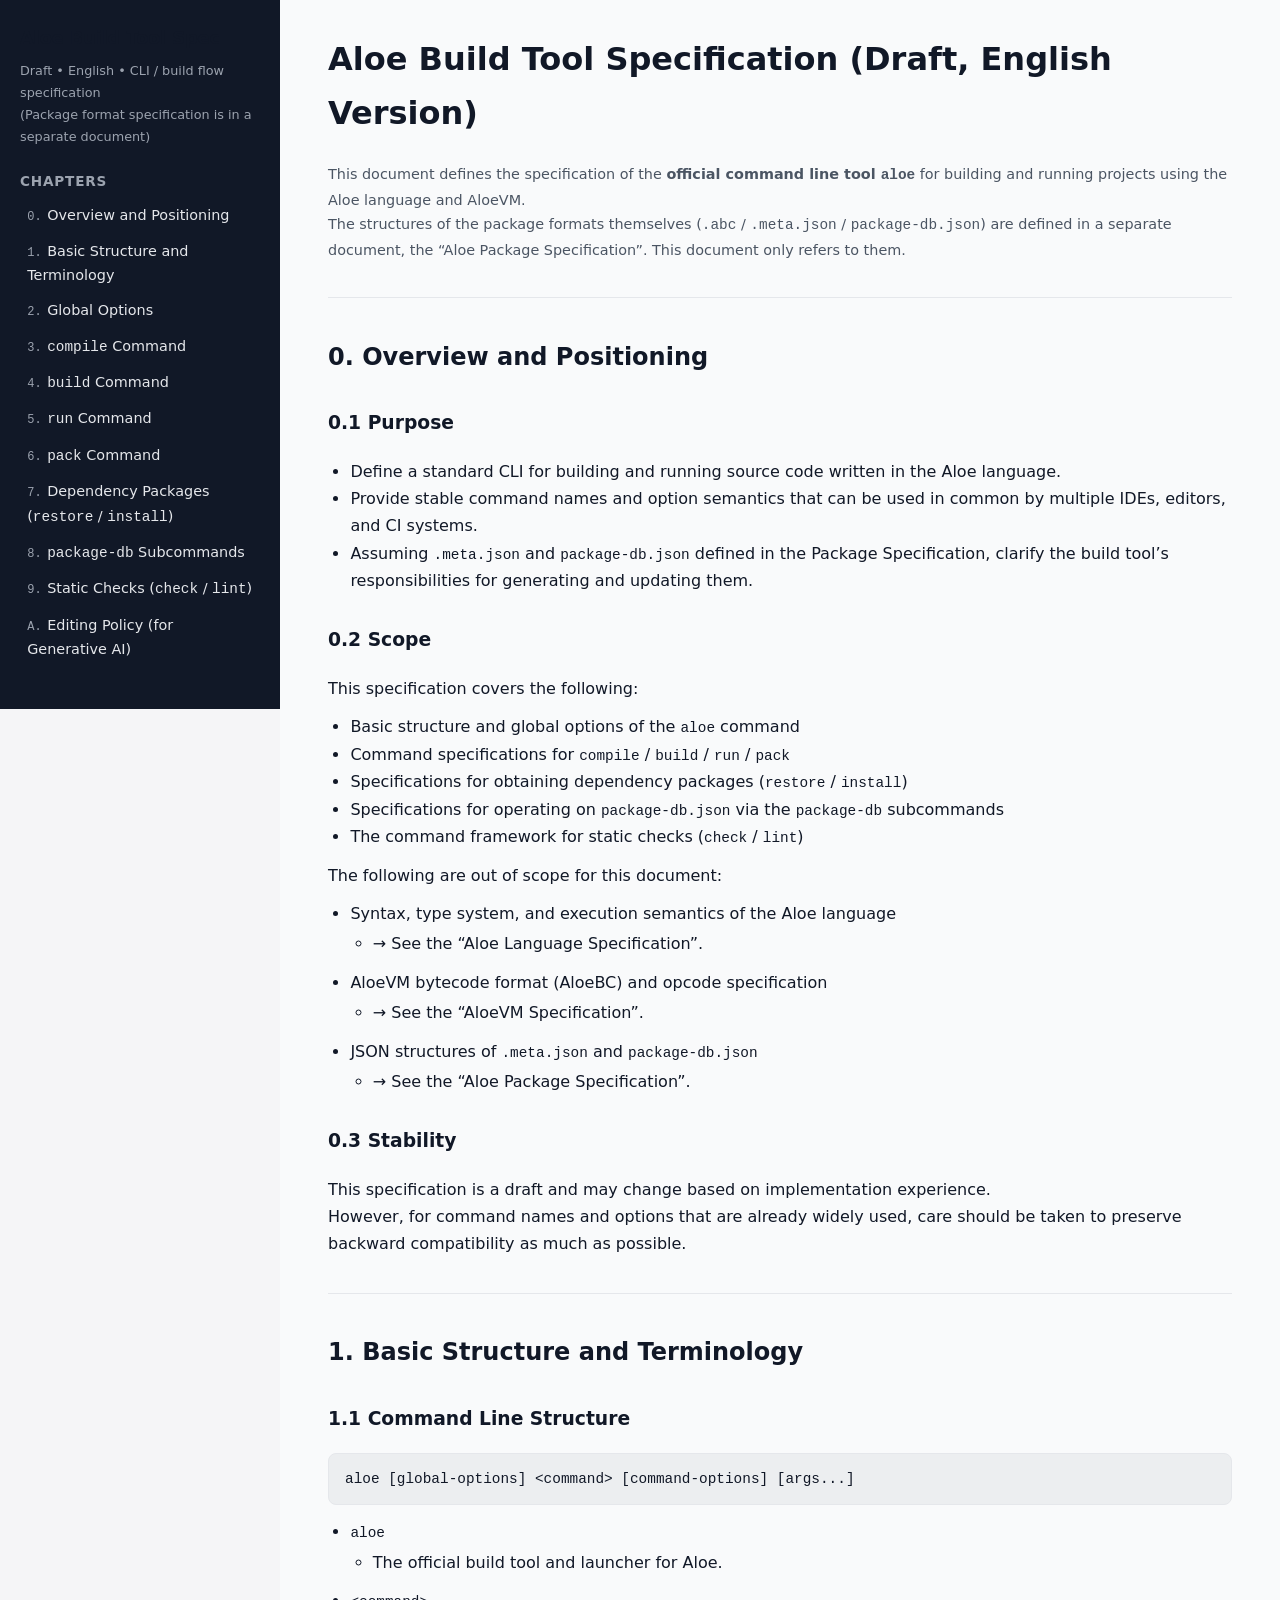
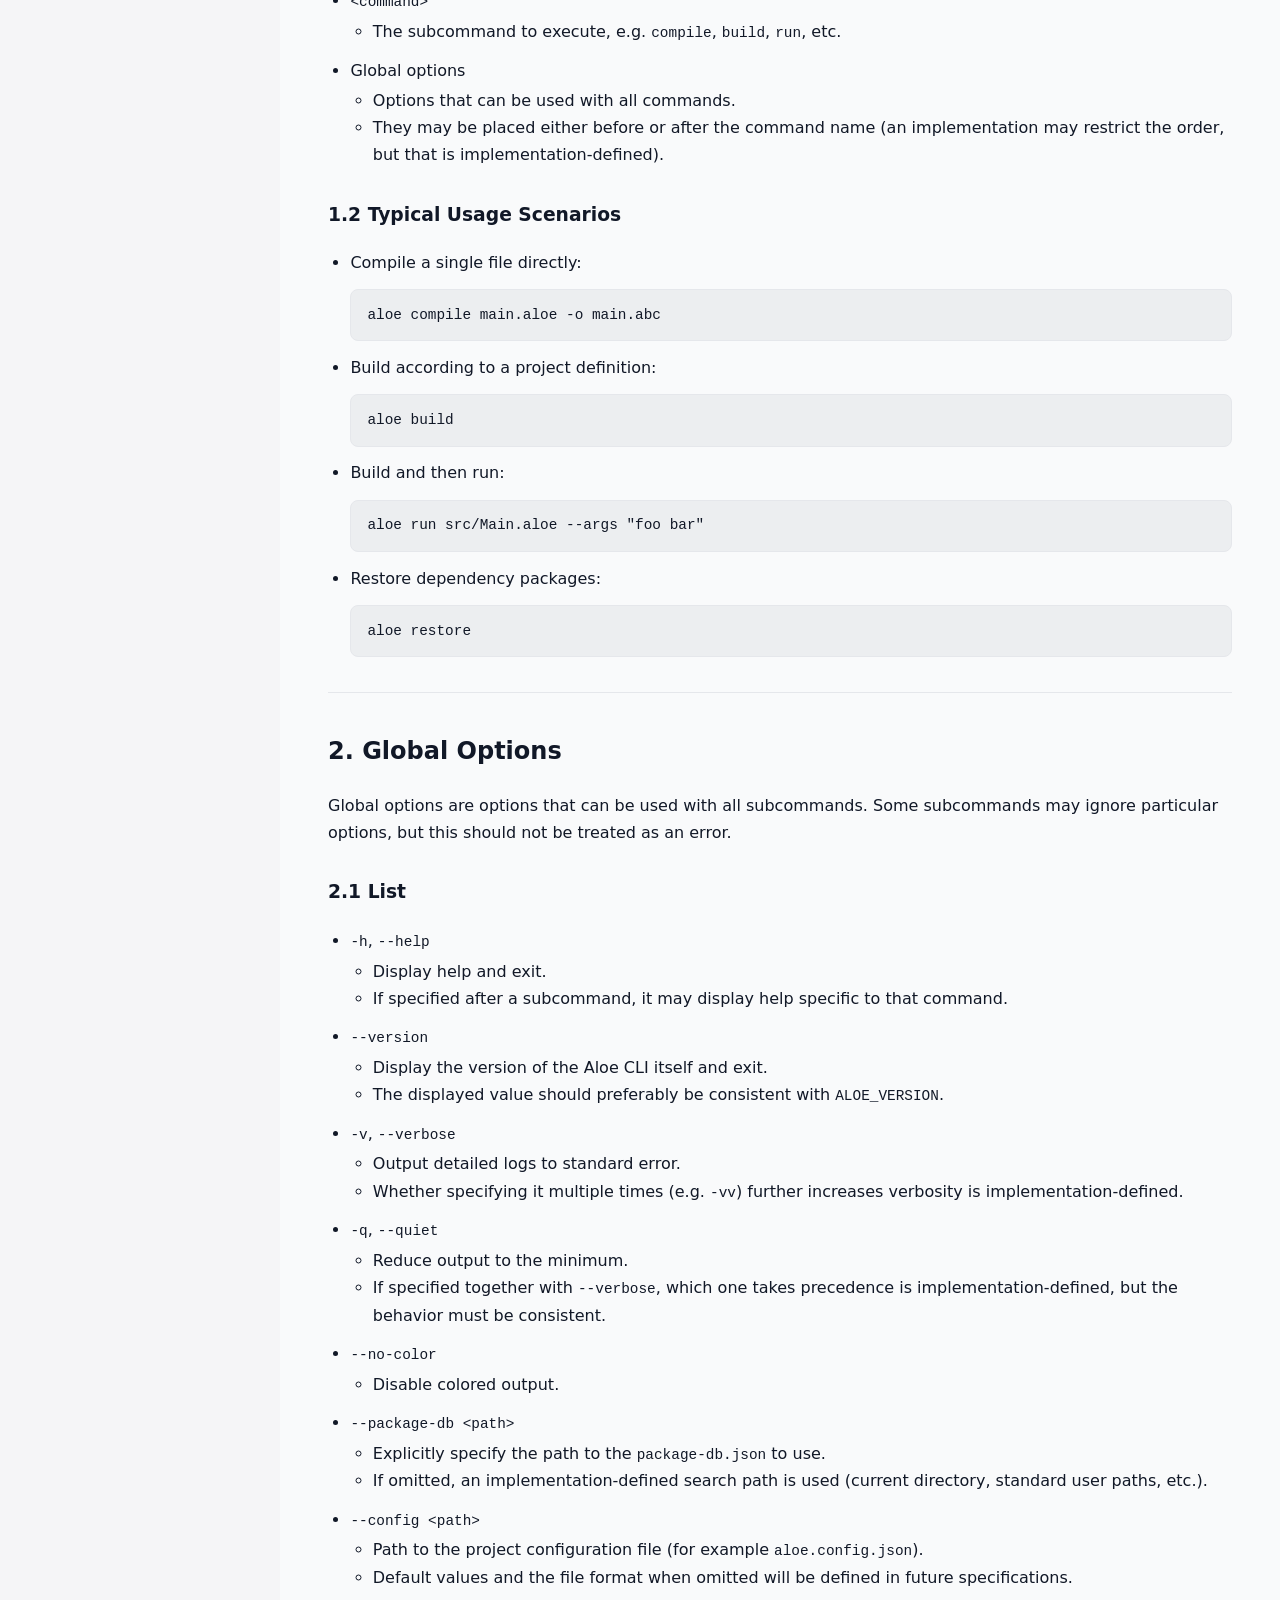
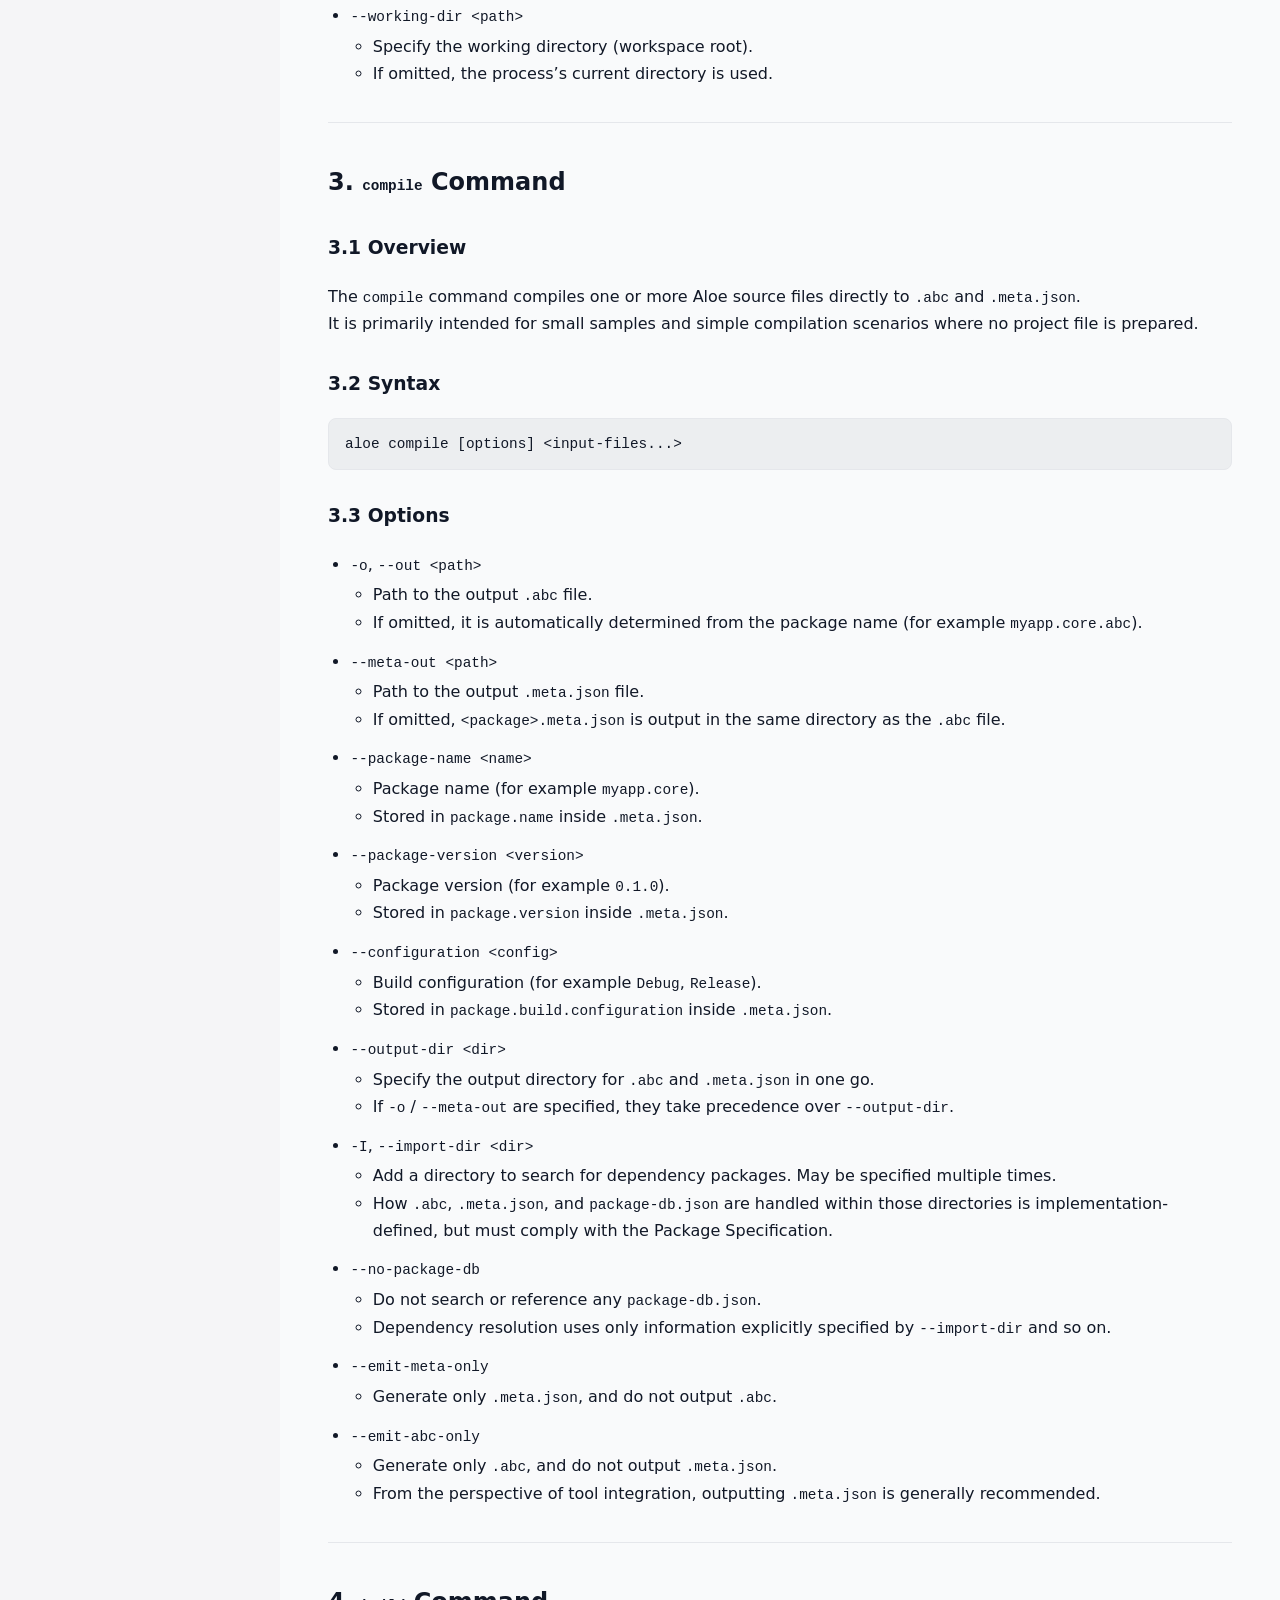
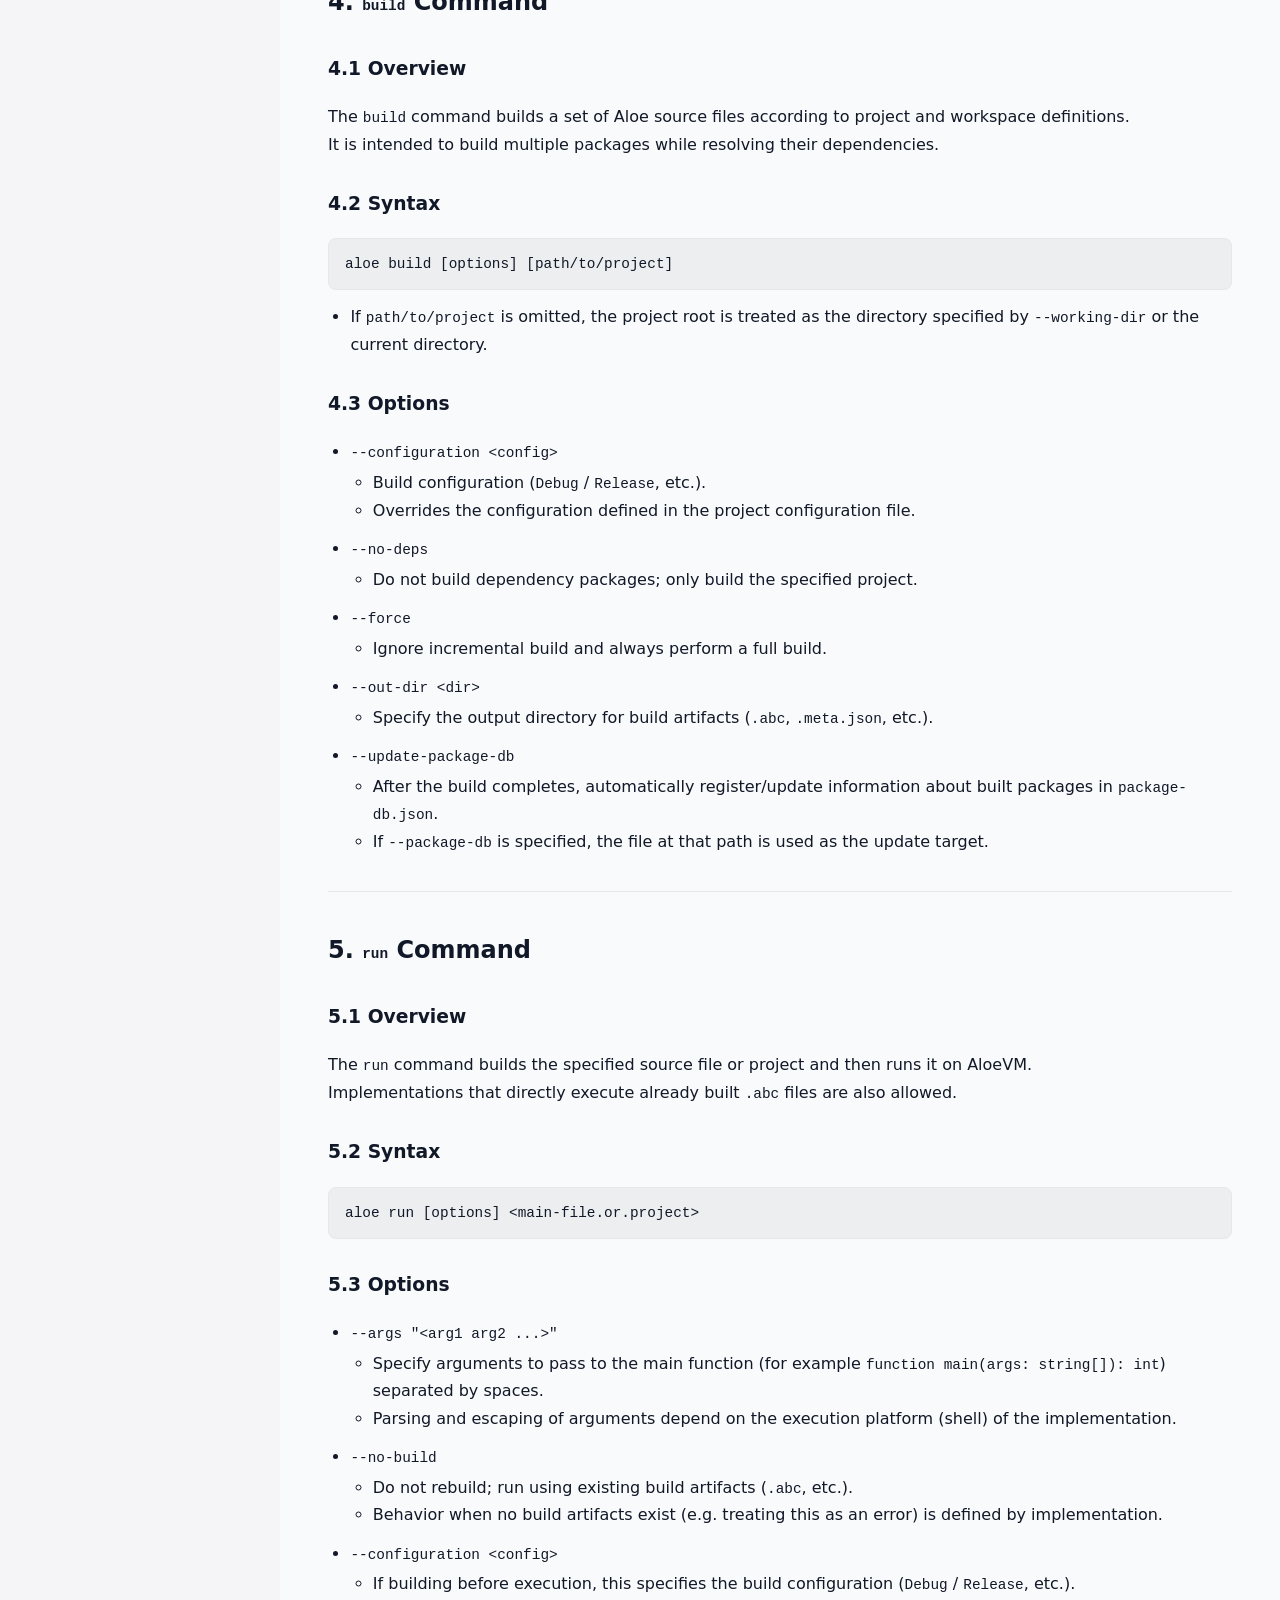
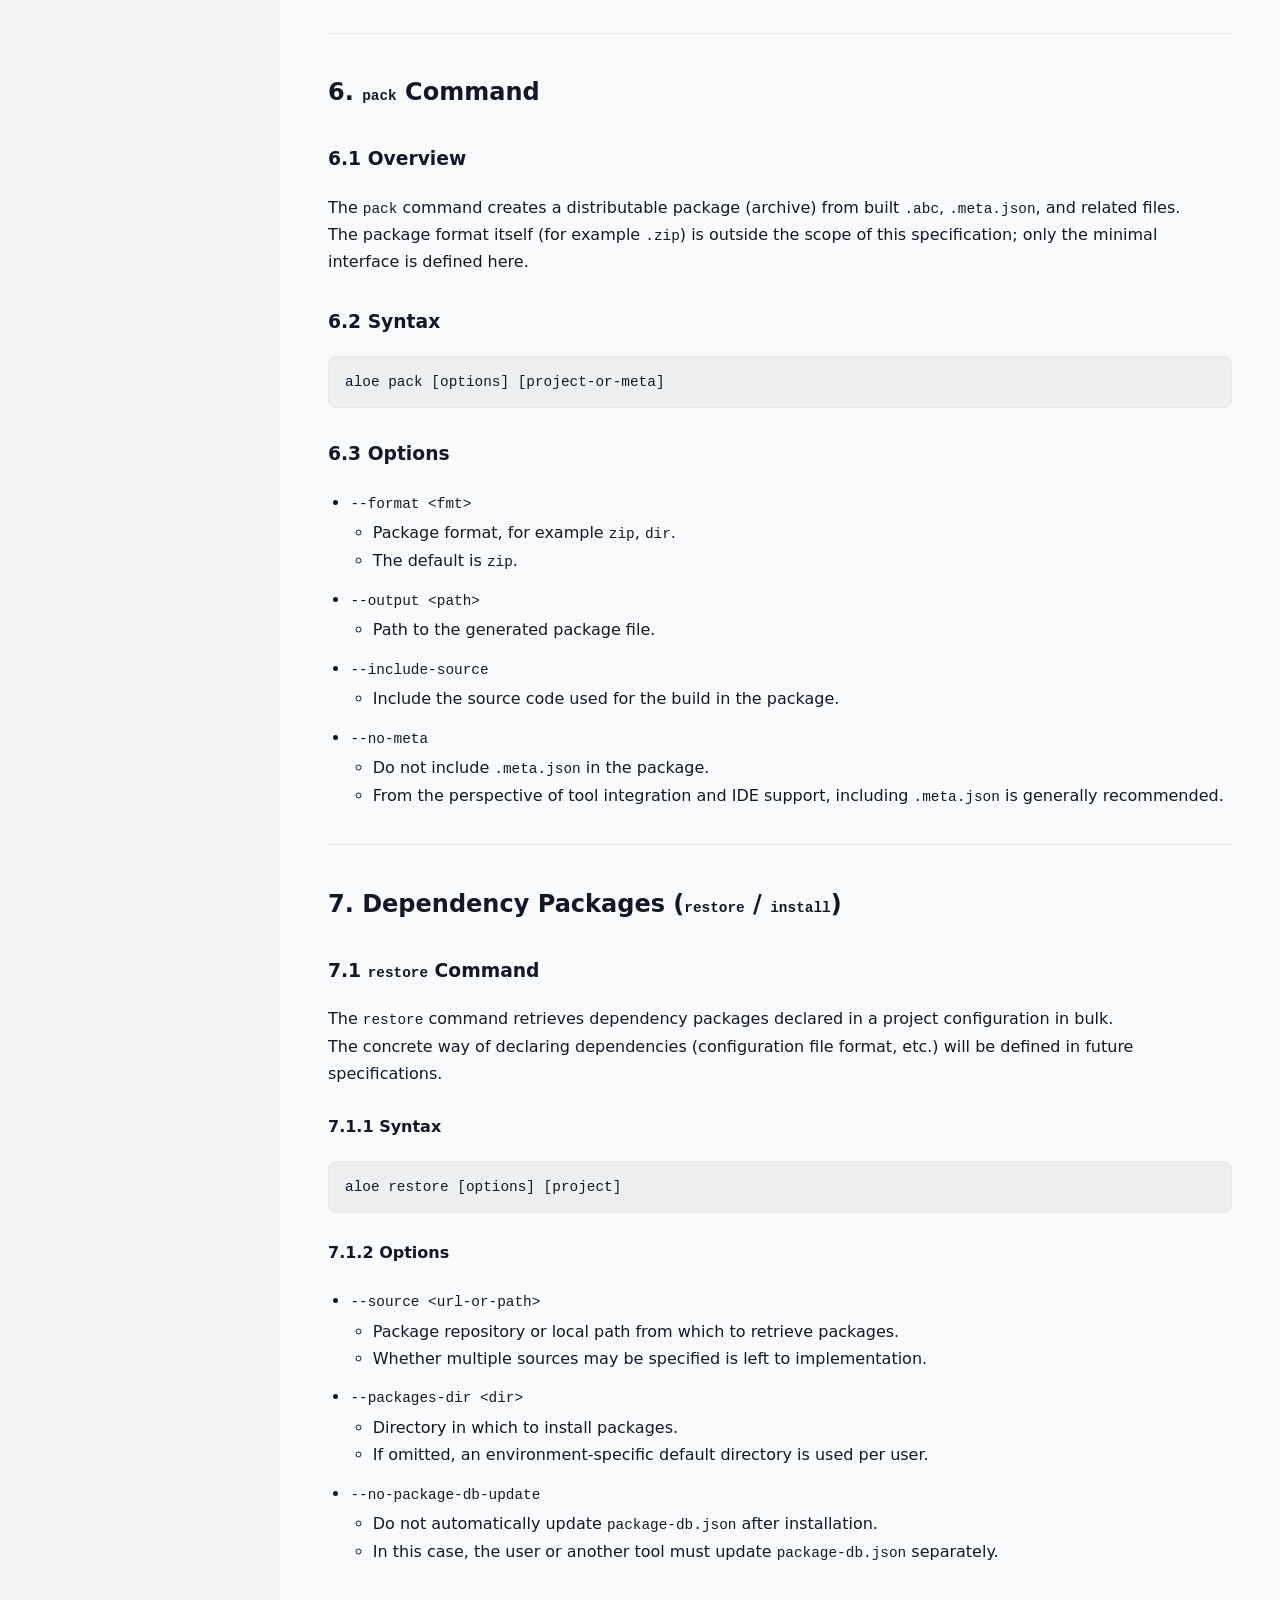
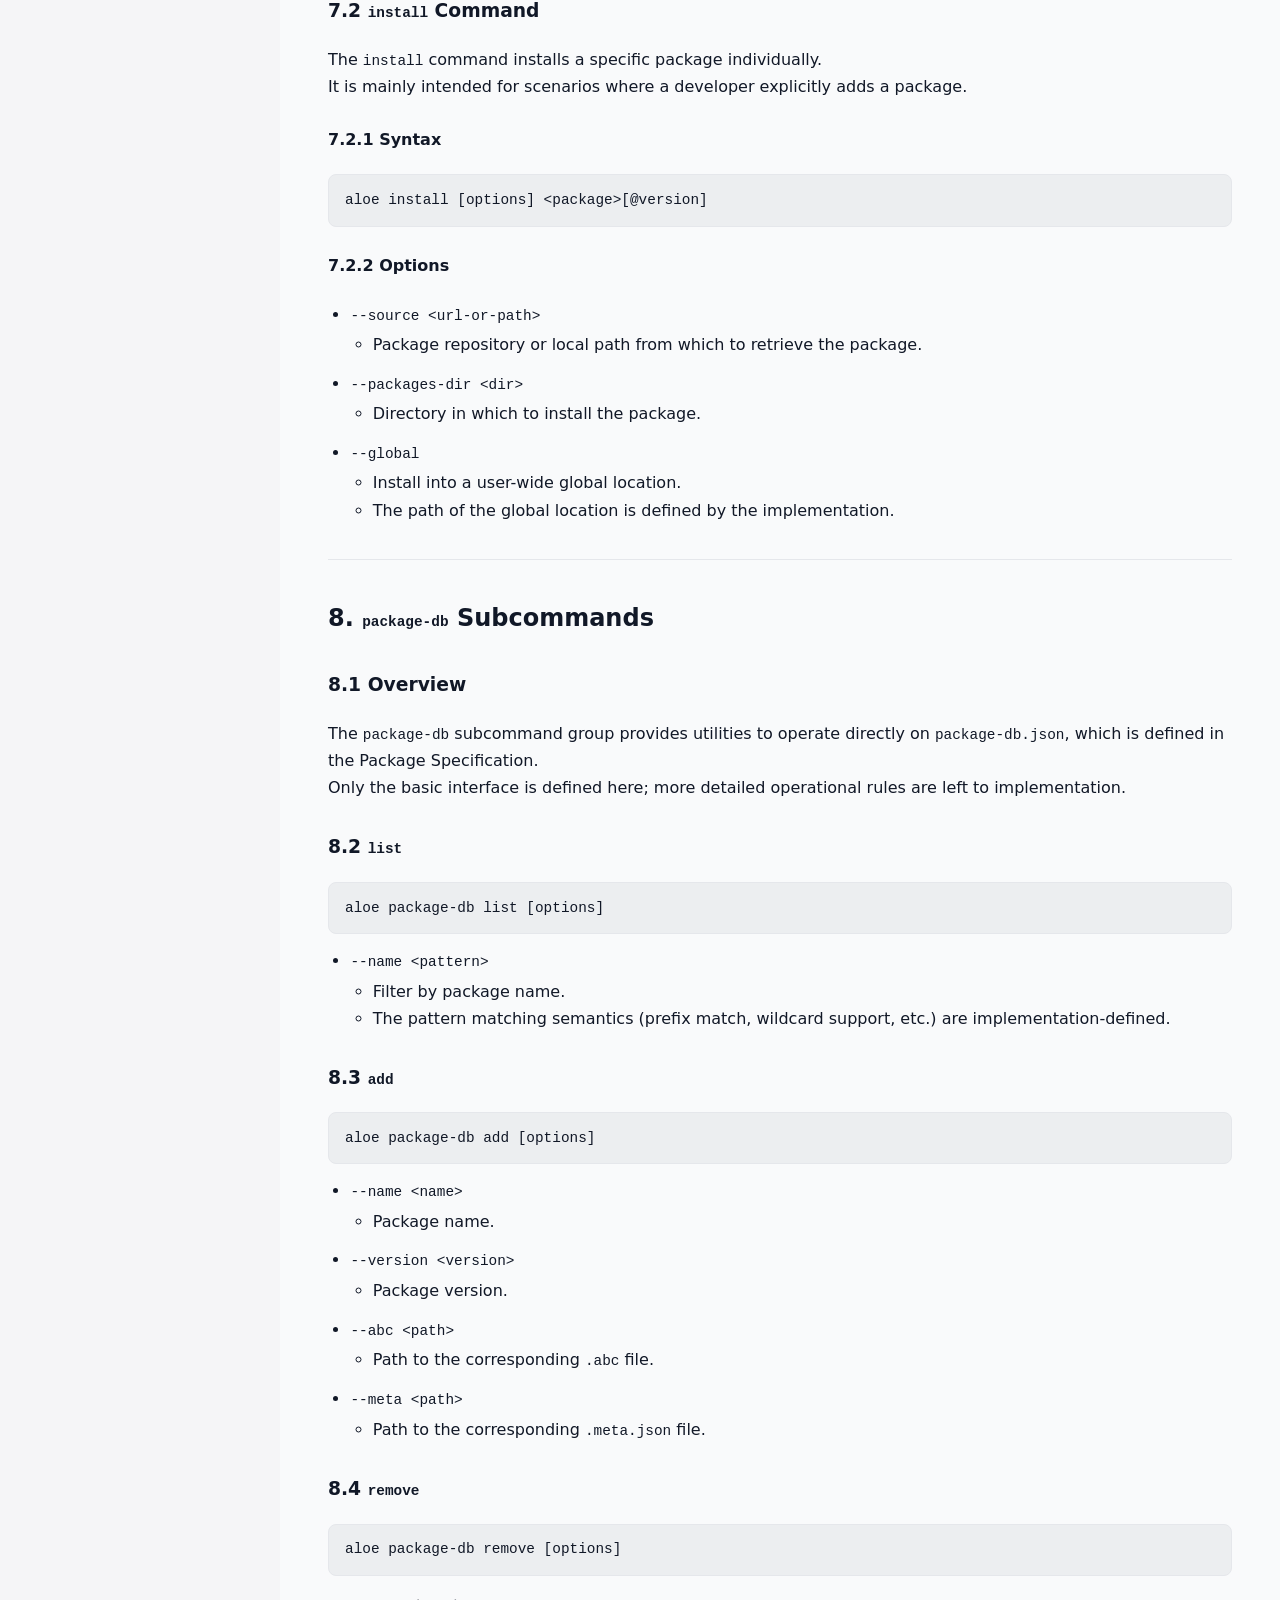
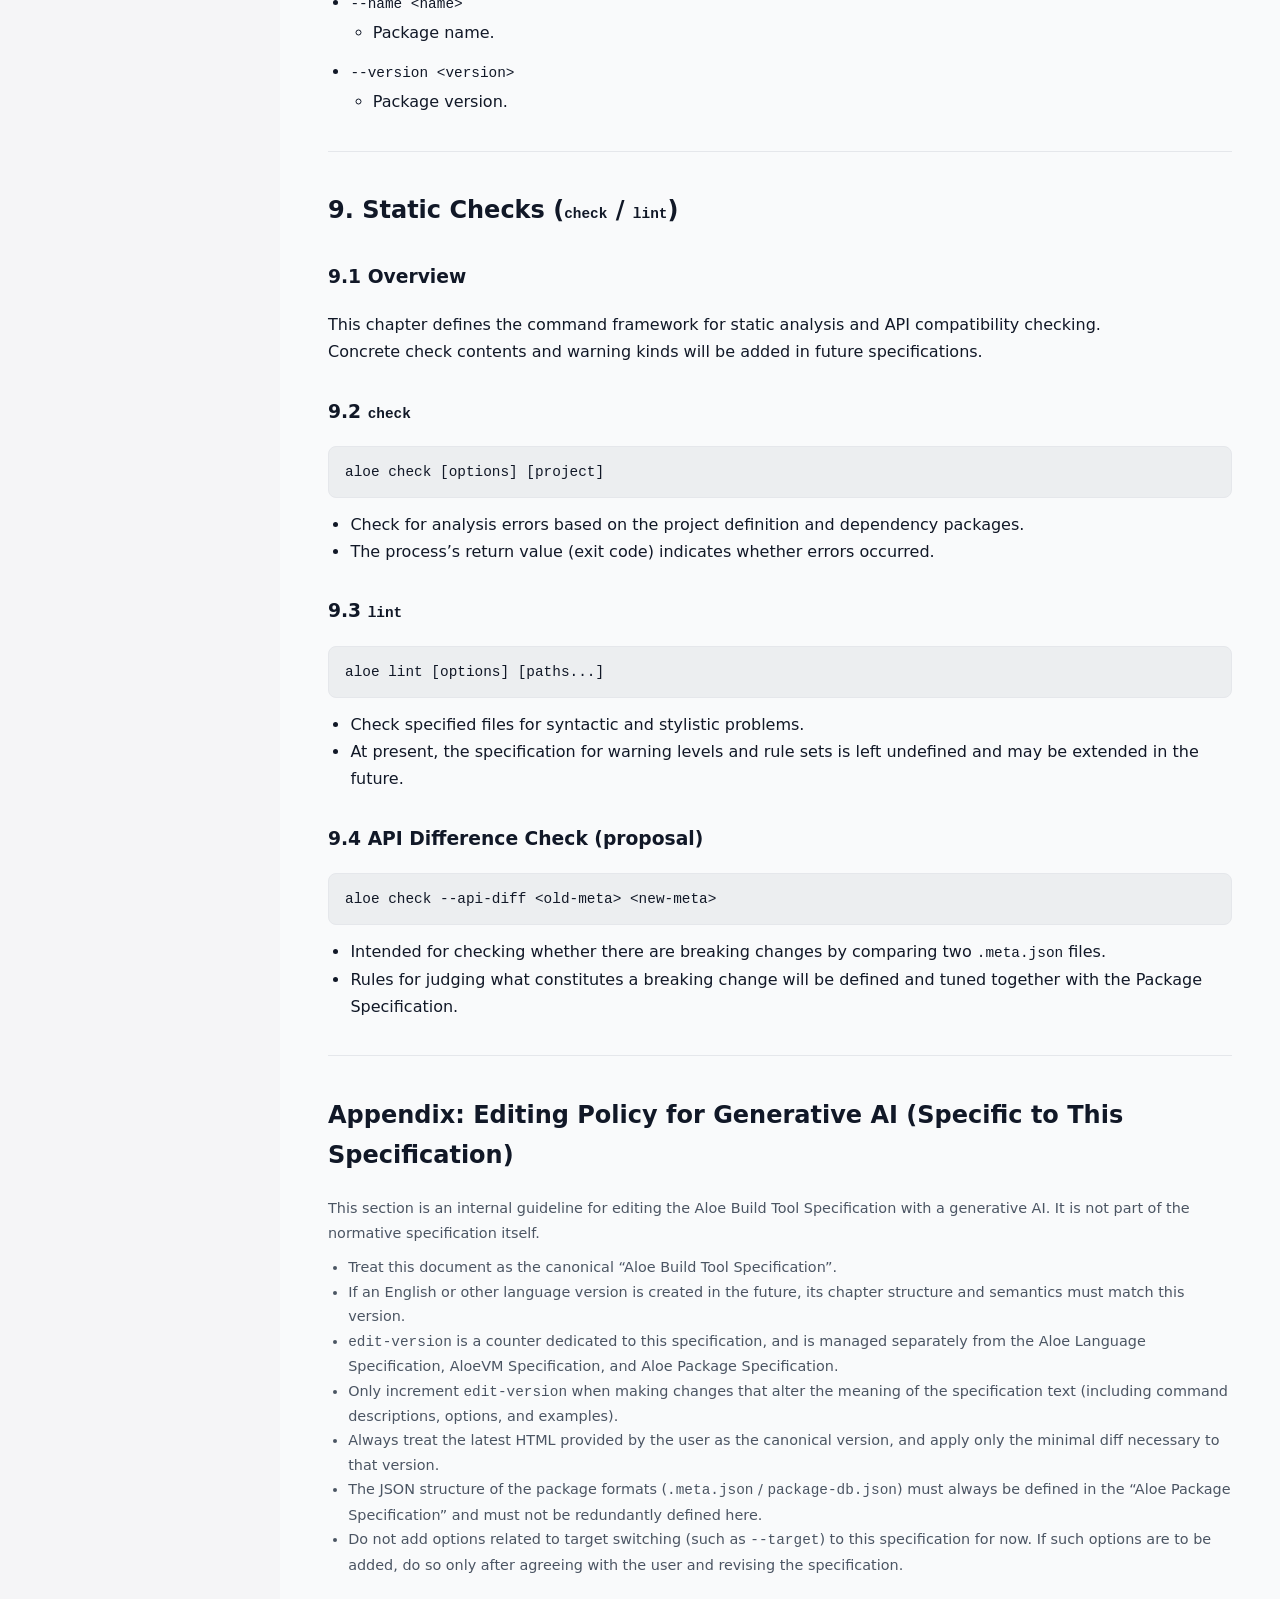
==== Documents/en/Aloe-build-tools.html @ d1af3724 "Signed-off-by: katsushoe <shoe0604@akatsukisoft.com>" ====
﻿<!DOCTYPE html>
<html lang="en">
<head>
  <meta charset="UTF-8" />
  <title>Aloe Build Tool Specification (Draft, English Version)</title>
  <meta name="edit-version" content="1" />
  <meta name="edit-date" content="2025-12-04T19:00:00+09:00" />
  <style>
    :root {
      color-scheme: light dark;
    }
    * {
      box-sizing: border-box;
    }
    body {
      margin: 0;
      font-family: system-ui, -apple-system, BlinkMacSystemFont, "Segoe UI",
                   "Hiragino Sans", "Yu Gothic", sans-serif;
      line-height: 1.7;
      color: #111827;
      background: #f5f5f7;
    }
    .layout {
      display: flex;
      min-height: 100vh;
    }
    .sidebar {
      width: 280px;
      background: #111827;
      color: #e5e7eb;
      padding: 1.5rem 1.25rem 2.5rem;
      position: sticky;
      top: 0;
      align-self: flex-start;
      max-height: 100vh;
      overflow-y: auto;
    }
    .sidebar h1 {
      font-size: 1.1rem;
      margin: 0 0 0.4rem;
    }
    .sidebar .subtitle {
      font-size: 0.8rem;
      color: #9ca3af;
      margin-bottom: 1.4rem;
    }
    .sidebar h2 {
      font-size: 0.85rem;
      margin: 1.2rem 0 0.4rem;
      text-transform: uppercase;
      letter-spacing: 0.06em;
      color: #9ca3af;
    }
    .sidebar nav ul {
      list-style: none;
      padding: 0;
      margin: 0;
      font-size: 0.9rem;
    }
    .sidebar nav li {
      margin: 0.18rem 0;
    }
    .sidebar a {
      color: inherit;
      text-decoration: none;
      display: block;
      padding: 0.25rem 0.45rem;
      border-radius: 0.35rem;
    }
    .sidebar a:hover {
      background: #1f2937;
    }
    .chapter-index {
      font-family: "JetBrains Mono", "Cascadia Code", Consolas, monospace;
      font-size: 0.75rem;
      color: #9ca3af;
      margin-right: 0.35rem;
    }

    .content {
      flex: 1;
      max-width: 1100px;
      padding: 2rem 3rem 3rem;
      margin: 0 auto;
      background: #f9fafb;
    }
    h1, h2, h3, h4, h5 {
      color: #111827;
      margin-top: 1.6em;
    }
    h1 {
      margin-top: 0;
    }
    p {
      margin-top: 0.4em;
      margin-bottom: 0.7em;
    }
    ul, ol {
      padding-left: 1.4em;
      margin-top: 0.2em;
      margin-bottom: 0.7em;
    }
    pre, code {
      font-family: "JetBrains Mono", "Cascadia Code", Consolas,
                   "Ricty Diminished", monospace;
      font-size: 0.9rem;
    }
    pre {
      background: #1118270d;
      padding: 0.8rem 1rem;
      border-radius: 0.5rem;
      overflow-x: auto;
      border: 1px solid #e5e7eb;
      margin: 0.9em 0;
    }
    hr {
      margin: 2.2rem 0;
      border: none;
      border-top: 1px solid #e5e7eb;
    }
    .note {
      font-size: 0.9rem;
      color: #4b5563;
    }
    .badge {
      display: inline-block;
      font-size: 0.7rem;
      padding: 0.1rem 0.4rem;
      border-radius: 999px;
      background: #e5e7eb;
      color: #374151;
      margin-left: 0.4rem;
    }
    .badge-draft {
      background: #fee2e2;
      color: #991b1b;
    }
    .cmd {
      font-family: "JetBrains Mono", "Cascadia Code", Consolas, monospace;
      font-size: 0.85rem;
      background: #1118270d;
      padding: 0.15rem 0.35rem;
      border-radius: 0.35rem;
    }
  </style>
</head>
<body>
<div class="layout">

  <aside class="sidebar">
    <h1>Aloe Build Tool Spec</h1>
    <div class="subtitle">
      Draft • English • CLI / build flow specification<br>
      (Package format specification is in a separate document)
    </div>

    <h2>Chapters</h2>
    <nav>
      <ul>
        <li><a href="#ch0"><span class="chapter-index">0.</span>Overview and Positioning</a></li>
        <li><a href="#ch1"><span class="chapter-index">1.</span>Basic Structure and Terminology</a></li>
        <li><a href="#ch2"><span class="chapter-index">2.</span>Global Options</a></li>
        <li><a href="#ch3"><span class="chapter-index">3.</span><code>compile</code> Command</a></li>
        <li><a href="#ch4"><span class="chapter-index">4.</span><code>build</code> Command</a></li>
        <li><a href="#ch5"><span class="chapter-index">5.</span><code>run</code> Command</a></li>
        <li><a href="#ch6"><span class="chapter-index">6.</span><code>pack</code> Command</a></li>
        <li><a href="#ch7"><span class="chapter-index">7.</span>Dependency Packages (<code>restore</code> / <code>install</code>)</a></li>
        <li><a href="#ch8"><span class="chapter-index">8.</span><code>package-db</code> Subcommands</a></li>
        <li><a href="#ch9"><span class="chapter-index">9.</span>Static Checks (<code>check</code> / <code>lint</code>)</a></li>
        <li><a href="#appendix"><span class="chapter-index">A.</span>Editing Policy (for Generative AI)</a></li>
      </ul>
    </nav>
  </aside>

  <main class="content">
    <h1 id="top">Aloe Build Tool Specification (Draft, English Version)</h1>
    <p class="note">
      This document defines the specification of the
      <strong>official command line tool <code>aloe</code></strong> for building and running projects
      using the Aloe language and AloeVM.<br>
      The structures of the package formats themselves (<code>.abc</code> / <code>.meta.json</code> / <code>package-db.json</code>)
      are defined in a separate document, the “Aloe Package Specification”. This document only refers to them.
    </p>

    <hr />

    <h2 id="ch0">0. Overview and Positioning</h2>

    <h3>0.1 Purpose</h3>
    <ul>
      <li>Define a standard CLI for building and running source code written in the Aloe language.</li>
      <li>Provide stable command names and option semantics that can be used in common by multiple IDEs, editors, and CI systems.</li>
      <li>Assuming <code>.meta.json</code> and <code>package-db.json</code> defined in the Package Specification,
          clarify the build tool’s responsibilities for generating and updating them.</li>
    </ul>

    <h3>0.2 Scope</h3>
    <p>This specification covers the following:</p>
    <ul>
      <li>Basic structure and global options of the <code>aloe</code> command</li>
      <li>Command specifications for <code>compile</code> / <code>build</code> / <code>run</code> / <code>pack</code></li>
      <li>Specifications for obtaining dependency packages (<code>restore</code> / <code>install</code>)</li>
      <li>Specifications for operating on <code>package-db.json</code> via the <code>package-db</code> subcommands</li>
      <li>The command framework for static checks (<code>check</code> / <code>lint</code>)</li>
    </ul>
    <p>The following are out of scope for this document:</p>
    <ul>
      <li>Syntax, type system, and execution semantics of the Aloe language
        <ul>
          <li>→ See the “Aloe Language Specification”.</li>
        </ul>
      </li>
      <li>AloeVM bytecode format (AloeBC) and opcode specification
        <ul>
          <li>→ See the “AloeVM Specification”.</li>
        </ul>
      </li>
      <li>JSON structures of <code>.meta.json</code> and <code>package-db.json</code>
        <ul>
          <li>→ See the “Aloe Package Specification”.</li>
        </ul>
      </li>
    </ul>

    <h3>0.3 Stability</h3>
    <p>
      This specification is a draft and may change based on implementation experience.<br />
      However, for command names and options that are already widely used,
      care should be taken to preserve backward compatibility as much as possible.
    </p>

    <hr />

    <h2 id="ch1">1. Basic Structure and Terminology</h2>

    <h3>1.1 Command Line Structure</h3>
    <pre><code>aloe [global-options] &lt;command&gt; [command-options] [args...]
</code></pre>
    <ul>
      <li><code>aloe</code>
        <ul>
          <li>The official build tool and launcher for Aloe.</li>
        </ul>
      </li>
      <li><code>&lt;command&gt;</code>
        <ul>
          <li>The subcommand to execute, e.g. <code>compile</code>, <code>build</code>, <code>run</code>, etc.</li>
        </ul>
      </li>
      <li>Global options
        <ul>
          <li>Options that can be used with all commands.</li>
          <li>They may be placed either before or after the command name
              (an implementation may restrict the order, but that is implementation-defined).</li>
        </ul>
      </li>
    </ul>

    <h3>1.2 Typical Usage Scenarios</h3>
    <ul>
      <li>Compile a single file directly:
        <pre><code>aloe compile main.aloe -o main.abc</code></pre>
      </li>
      <li>Build according to a project definition:
        <pre><code>aloe build</code></pre>
      </li>
      <li>Build and then run:
        <pre><code>aloe run src/Main.aloe --args "foo bar"</code></pre>
      </li>
      <li>Restore dependency packages:
        <pre><code>aloe restore</code></pre>
      </li>
    </ul>

    <hr />

    <h2 id="ch2">2. Global Options</h2>

    <p>
      Global options are options that can be used with all subcommands.
      Some subcommands may ignore particular options, but this should not be treated as an error.
    </p>

    <h3>2.1 List</h3>
    <ul>
      <li><code>-h</code>, <code>--help</code>
        <ul>
          <li>Display help and exit.</li>
          <li>If specified after a subcommand, it may display help specific to that command.</li>
        </ul>
      </li>
      <li><code>--version</code>
        <ul>
          <li>Display the version of the Aloe CLI itself and exit.</li>
          <li>The displayed value should preferably be consistent with <code>ALOE_VERSION</code>.</li>
        </ul>
      </li>
      <li><code>-v</code>, <code>--verbose</code>
        <ul>
          <li>Output detailed logs to standard error.</li>
          <li>Whether specifying it multiple times (e.g. <code>-vv</code>) further increases verbosity is implementation-defined.</li>
        </ul>
      </li>
      <li><code>-q</code>, <code>--quiet</code>
        <ul>
          <li>Reduce output to the minimum.</li>
          <li>If specified together with <code>--verbose</code>, which one takes precedence is implementation-defined,
              but the behavior must be consistent.</li>
        </ul>
      </li>
      <li><code>--no-color</code>
        <ul>
          <li>Disable colored output.</li>
        </ul>
      </li>
      <li><code>--package-db &lt;path&gt;</code>
        <ul>
          <li>Explicitly specify the path to the <code>package-db.json</code> to use.</li>
          <li>If omitted, an implementation-defined search path is used (current directory, standard user paths, etc.).</li>
        </ul>
      </li>
      <li><code>--config &lt;path&gt;</code>
        <ul>
          <li>Path to the project configuration file (for example <code>aloe.config.json</code>).</li>
          <li>Default values and the file format when omitted will be defined in future specifications.</li>
        </ul>
      </li>
      <li><code>--working-dir &lt;path&gt;</code>
        <ul>
          <li>Specify the working directory (workspace root).</li>
          <li>If omitted, the process’s current directory is used.</li>
        </ul>
      </li>
    </ul>

    <hr />

    <h2 id="ch3">3. <code>compile</code> Command</h2>

    <h3>3.1 Overview</h3>
    <p>
      The <code>compile</code> command compiles one or more Aloe source files directly to
      <code>.abc</code> and <code>.meta.json</code>.<br />
      It is primarily intended for small samples and simple compilation scenarios
      where no project file is prepared.
    </p>

    <h3>3.2 Syntax</h3>
    <pre><code>aloe compile [options] &lt;input-files...&gt;
</code></pre>

    <h3>3.3 Options</h3>
    <ul>
      <li><code>-o</code>, <code>--out &lt;path&gt;</code>
        <ul>
          <li>Path to the output <code>.abc</code> file.</li>
          <li>If omitted, it is automatically determined from the package name
              (for example <code>myapp.core.abc</code>).</li>
        </ul>
      </li>
      <li><code>--meta-out &lt;path&gt;</code>
        <ul>
          <li>Path to the output <code>.meta.json</code> file.</li>
          <li>If omitted, <code>&lt;package&gt;.meta.json</code> is output in the same directory as the <code>.abc</code> file.</li>
        </ul>
      </li>
      <li><code>--package-name &lt;name&gt;</code>
        <ul>
          <li>Package name (for example <code>myapp.core</code>).</li>
          <li>Stored in <code>package.name</code> inside <code>.meta.json</code>.</li>
        </ul>
      </li>
      <li><code>--package-version &lt;version&gt;</code>
        <ul>
          <li>Package version (for example <code>0.1.0</code>).</li>
          <li>Stored in <code>package.version</code> inside <code>.meta.json</code>.</li>
        </ul>
      </li>
      <li><code>--configuration &lt;config&gt;</code>
        <ul>
          <li>Build configuration (for example <code>Debug</code>, <code>Release</code>).</li>
          <li>Stored in <code>package.build.configuration</code> inside <code>.meta.json</code>.</li>
        </ul>
      </li>
      <li><code>--output-dir &lt;dir&gt;</code>
        <ul>
          <li>Specify the output directory for <code>.abc</code> and <code>.meta.json</code> in one go.</li>
          <li>If <code>-o</code> / <code>--meta-out</code> are specified, they take precedence over <code>--output-dir</code>.</li>
        </ul>
      </li>
      <li><code>-I</code>, <code>--import-dir &lt;dir&gt;</code>
        <ul>
          <li>Add a directory to search for dependency packages. May be specified multiple times.</li>
          <li>How <code>.abc</code>, <code>.meta.json</code>, and <code>package-db.json</code> are handled within those directories
              is implementation-defined, but must comply with the Package Specification.</li>
        </ul>
      </li>
      <li><code>--no-package-db</code>
        <ul>
          <li>Do not search or reference any <code>package-db.json</code>.</li>
          <li>Dependency resolution uses only information explicitly specified by <code>--import-dir</code> and so on.</li>
        </ul>
      </li>
      <li><code>--emit-meta-only</code>
        <ul>
          <li>Generate only <code>.meta.json</code>, and do not output <code>.abc</code>.</li>
        </ul>
      </li>
      <li><code>--emit-abc-only</code>
        <ul>
          <li>Generate only <code>.abc</code>, and do not output <code>.meta.json</code>.</li>
          <li>From the perspective of tool integration, outputting <code>.meta.json</code> is generally recommended.</li>
        </ul>
      </li>
    </ul>

    <hr />

    <h2 id="ch4">4. <code>build</code> Command</h2>

    <h3>4.1 Overview</h3>
    <p>
      The <code>build</code> command builds a set of Aloe source files according to
      project and workspace definitions.<br />
      It is intended to build multiple packages while resolving their dependencies.
    </p>

    <h3>4.2 Syntax</h3>
    <pre><code>aloe build [options] [path/to/project]
</code></pre>
    <ul>
      <li>If <code>path/to/project</code> is omitted, the project root is treated as the directory specified by
          <code>--working-dir</code> or the current directory.</li>
    </ul>

    <h3>4.3 Options</h3>
    <ul>
      <li><code>--configuration &lt;config&gt;</code>
        <ul>
          <li>Build configuration (<code>Debug</code> / <code>Release</code>, etc.).</li>
          <li>Overrides the configuration defined in the project configuration file.</li>
        </ul>
      </li>
      <li><code>--no-deps</code>
        <ul>
          <li>Do not build dependency packages; only build the specified project.</li>
        </ul>
      </li>
      <li><code>--force</code>
        <ul>
          <li>Ignore incremental build and always perform a full build.</li>
        </ul>
      </li>
      <li><code>--out-dir &lt;dir&gt;</code>
        <ul>
          <li>Specify the output directory for build artifacts (<code>.abc</code>, <code>.meta.json</code>, etc.).</li>
        </ul>
      </li>
      <li><code>--update-package-db</code>
        <ul>
          <li>After the build completes, automatically register/update information about built packages
              in <code>package-db.json</code>.</li>
          <li>If <code>--package-db</code> is specified, the file at that path is used as the update target.</li>
        </ul>
      </li>
    </ul>

    <hr />

    <h2 id="ch5">5. <code>run</code> Command</h2>

    <h3>5.1 Overview</h3>
    <p>
      The <code>run</code> command builds the specified source file or project and then runs it on AloeVM.<br />
      Implementations that directly execute already built <code>.abc</code> files are also allowed.
    </p>

    <h3>5.2 Syntax</h3>
    <pre><code>aloe run [options] &lt;main-file.or.project&gt;
</code></pre>

    <h3>5.3 Options</h3>
    <ul>
      <li><code>--args "&lt;arg1 arg2 ...&gt;"</code>
        <ul>
          <li>Specify arguments to pass to the main function
              (for example <code>function main(args: string[]): int</code>) separated by spaces.</li>
          <li>Parsing and escaping of arguments depend on the execution platform (shell) of the implementation.</li>
        </ul>
      </li>
      <li><code>--no-build</code>
        <ul>
          <li>Do not rebuild; run using existing build artifacts (<code>.abc</code>, etc.).</li>
          <li>Behavior when no build artifacts exist (e.g. treating this as an error) is defined by implementation.</li>
        </ul>
      </li>
      <li><code>--configuration &lt;config&gt;</code>
        <ul>
          <li>If building before execution, this specifies the build configuration (<code>Debug</code> / <code>Release</code>, etc.).</li>
        </ul>
      </li>
    </ul>

    <hr />

    <h2 id="ch6">6. <code>pack</code> Command</h2>

    <h3>6.1 Overview</h3>
    <p>
      The <code>pack</code> command creates a distributable package (archive) from built
      <code>.abc</code>, <code>.meta.json</code>, and related files.<br />
      The package format itself (for example <code>.zip</code>) is outside the scope of this specification;
      only the minimal interface is defined here.
    </p>

    <h3>6.2 Syntax</h3>
    <pre><code>aloe pack [options] [project-or-meta]
</code></pre>

    <h3>6.3 Options</h3>
    <ul>
      <li><code>--format &lt;fmt&gt;</code>
        <ul>
          <li>Package format, for example <code>zip</code>, <code>dir</code>.</li>
          <li>The default is <code>zip</code>.</li>
        </ul>
      </li>
      <li><code>--output &lt;path&gt;</code>
        <ul>
          <li>Path to the generated package file.</li>
        </ul>
      </li>
      <li><code>--include-source</code>
        <ul>
          <li>Include the source code used for the build in the package.</li>
        </ul>
      </li>
      <li><code>--no-meta</code>
        <ul>
          <li>Do not include <code>.meta.json</code> in the package.</li>
          <li>From the perspective of tool integration and IDE support,
              including <code>.meta.json</code> is generally recommended.</li>
        </ul>
      </li>
    </ul>

    <hr />

    <h2 id="ch7">7. Dependency Packages (<code>restore</code> / <code>install</code>)</h2>

    <h3>7.1 <code>restore</code> Command</h3>
    <p>
      The <code>restore</code> command retrieves dependency packages declared in a project configuration in bulk.<br />
      The concrete way of declaring dependencies (configuration file format, etc.) will be defined in future specifications.
    </p>

    <h4>7.1.1 Syntax</h4>
    <pre><code>aloe restore [options] [project]
</code></pre>

    <h4>7.1.2 Options</h4>
    <ul>
      <li><code>--source &lt;url-or-path&gt;</code>
        <ul>
          <li>Package repository or local path from which to retrieve packages.</li>
          <li>Whether multiple sources may be specified is left to implementation.</li>
        </ul>
      </li>
      <li><code>--packages-dir &lt;dir&gt;</code>
        <ul>
          <li>Directory in which to install packages.</li>
          <li>If omitted, an environment-specific default directory is used per user.</li>
        </ul>
      </li>
      <li><code>--no-package-db-update</code>
        <ul>
          <li>Do not automatically update <code>package-db.json</code> after installation.</li>
          <li>In this case, the user or another tool must update <code>package-db.json</code> separately.</li>
        </ul>
      </li>
    </ul>

    <h3>7.2 <code>install</code> Command</h3>
    <p>
      The <code>install</code> command installs a specific package individually.<br />
      It is mainly intended for scenarios where a developer explicitly adds a package.
    </p>

    <h4>7.2.1 Syntax</h4>
    <pre><code>aloe install [options] &lt;package&gt;[@version]
</code></pre>

    <h4>7.2.2 Options</h4>
    <ul>
      <li><code>--source &lt;url-or-path&gt;</code>
        <ul>
          <li>Package repository or local path from which to retrieve the package.</li>
        </ul>
      </li>
      <li><code>--packages-dir &lt;dir&gt;</code>
        <ul>
          <li>Directory in which to install the package.</li>
        </ul>
      </li>
      <li><code>--global</code>
        <ul>
          <li>Install into a user-wide global location.</li>
          <li>The path of the global location is defined by the implementation.</li>
        </ul>
      </li>
    </ul>

    <hr />

    <h2 id="ch8">8. <code>package-db</code> Subcommands</h2>

    <h3>8.1 Overview</h3>
    <p>
      The <code>package-db</code> subcommand group provides utilities to operate directly on
      <code>package-db.json</code>, which is defined in the Package Specification.<br />
      Only the basic interface is defined here; more detailed operational rules are left to implementation.
    </p>

    <h3>8.2 <code>list</code></h3>
    <pre><code>aloe package-db list [options]
</code></pre>
    <ul>
      <li><code>--name &lt;pattern&gt;</code>
        <ul>
          <li>Filter by package name.</li>
          <li>The pattern matching semantics (prefix match, wildcard support, etc.) are implementation-defined.</li>
        </ul>
      </li>
    </ul>

    <h3>8.3 <code>add</code></h3>
    <pre><code>aloe package-db add [options]
</code></pre>
    <ul>
      <li><code>--name &lt;name&gt;</code>
        <ul>
          <li>Package name.</li>
        </ul>
      </li>
      <li><code>--version &lt;version&gt;</code>
        <ul>
          <li>Package version.</li>
        </ul>
      </li>
      <li><code>--abc &lt;path&gt;</code>
        <ul>
          <li>Path to the corresponding <code>.abc</code> file.</li>
        </ul>
      </li>
      <li><code>--meta &lt;path&gt;</code>
        <ul>
          <li>Path to the corresponding <code>.meta.json</code> file.</li>
        </ul>
      </li>
    </ul>

    <h3>8.4 <code>remove</code></h3>
    <pre><code>aloe package-db remove [options]
</code></pre>
    <ul>
      <li><code>--name &lt;name&gt;</code>
        <ul>
          <li>Package name.</li>
        </ul>
      </li>
      <li><code>--version &lt;version&gt;</code>
        <ul>
          <li>Package version.</li>
        </ul>
      </li>
    </ul>

    <hr />

    <h2 id="ch9">9. Static Checks (<code>check</code> / <code>lint</code>)</h2>

    <h3>9.1 Overview</h3>
    <p>
      This chapter defines the command framework for static analysis and API compatibility checking.<br />
      Concrete check contents and warning kinds will be added in future specifications.
    </p>

    <h3>9.2 <code>check</code></h3>
    <pre><code>aloe check [options] [project]
</code></pre>
    <ul>
      <li>Check for analysis errors based on the project definition and dependency packages.</li>
      <li>The process’s return value (exit code) indicates whether errors occurred.</li>
    </ul>

    <h3>9.3 <code>lint</code></h3>
    <pre><code>aloe lint [options] [paths...]
</code></pre>
    <ul>
      <li>Check specified files for syntactic and stylistic problems.</li>
      <li>At present, the specification for warning levels and rule sets is left undefined
          and may be extended in the future.</li>
    </ul>

    <h3>9.4 API Difference Check (proposal)</h3>
    <pre><code>aloe check --api-diff &lt;old-meta&gt; &lt;new-meta&gt;
</code></pre>
    <ul>
      <li>Intended for checking whether there are breaking changes by comparing two <code>.meta.json</code> files.</li>
      <li>Rules for judging what constitutes a breaking change will be defined and tuned together with
          the Package Specification.</li>
    </ul>

    <hr />

    <h2 id="appendix">Appendix: Editing Policy for Generative AI (Specific to This Specification)</h2>
    <p class="note">
      This section is an internal guideline for editing the Aloe Build Tool Specification with a generative AI.
      It is not part of the normative specification itself.
    </p>
    <ul class="note">
      <li>Treat this document as the canonical “Aloe Build Tool Specification”.</li>
      <li>If an English or other language version is created in the future, its chapter structure and semantics
          must match this version.</li>
      <li><code>edit-version</code> is a counter dedicated to this specification, and is managed separately from
          the Aloe Language Specification, AloeVM Specification, and Aloe Package Specification.</li>
      <li>Only increment <code>edit-version</code> when making changes that alter the meaning of the specification text
          (including command descriptions, options, and examples).</li>
      <li>Always treat the latest HTML provided by the user as the canonical version, and apply only the minimal diff
          necessary to that version.</li>
      <li>The JSON structure of the package formats (<code>.meta.json</code> / <code>package-db.json</code>)
          must always be defined in the “Aloe Package Specification” and must not be redundantly defined here.</li>
      <li>Do not add options related to target switching (such as <code>--target</code>) to this specification for now.
          If such options are to be added, do so only after agreeing with the user and revising the specification.</li>
    </ul>

  </main>
</div>
</body>
</html>
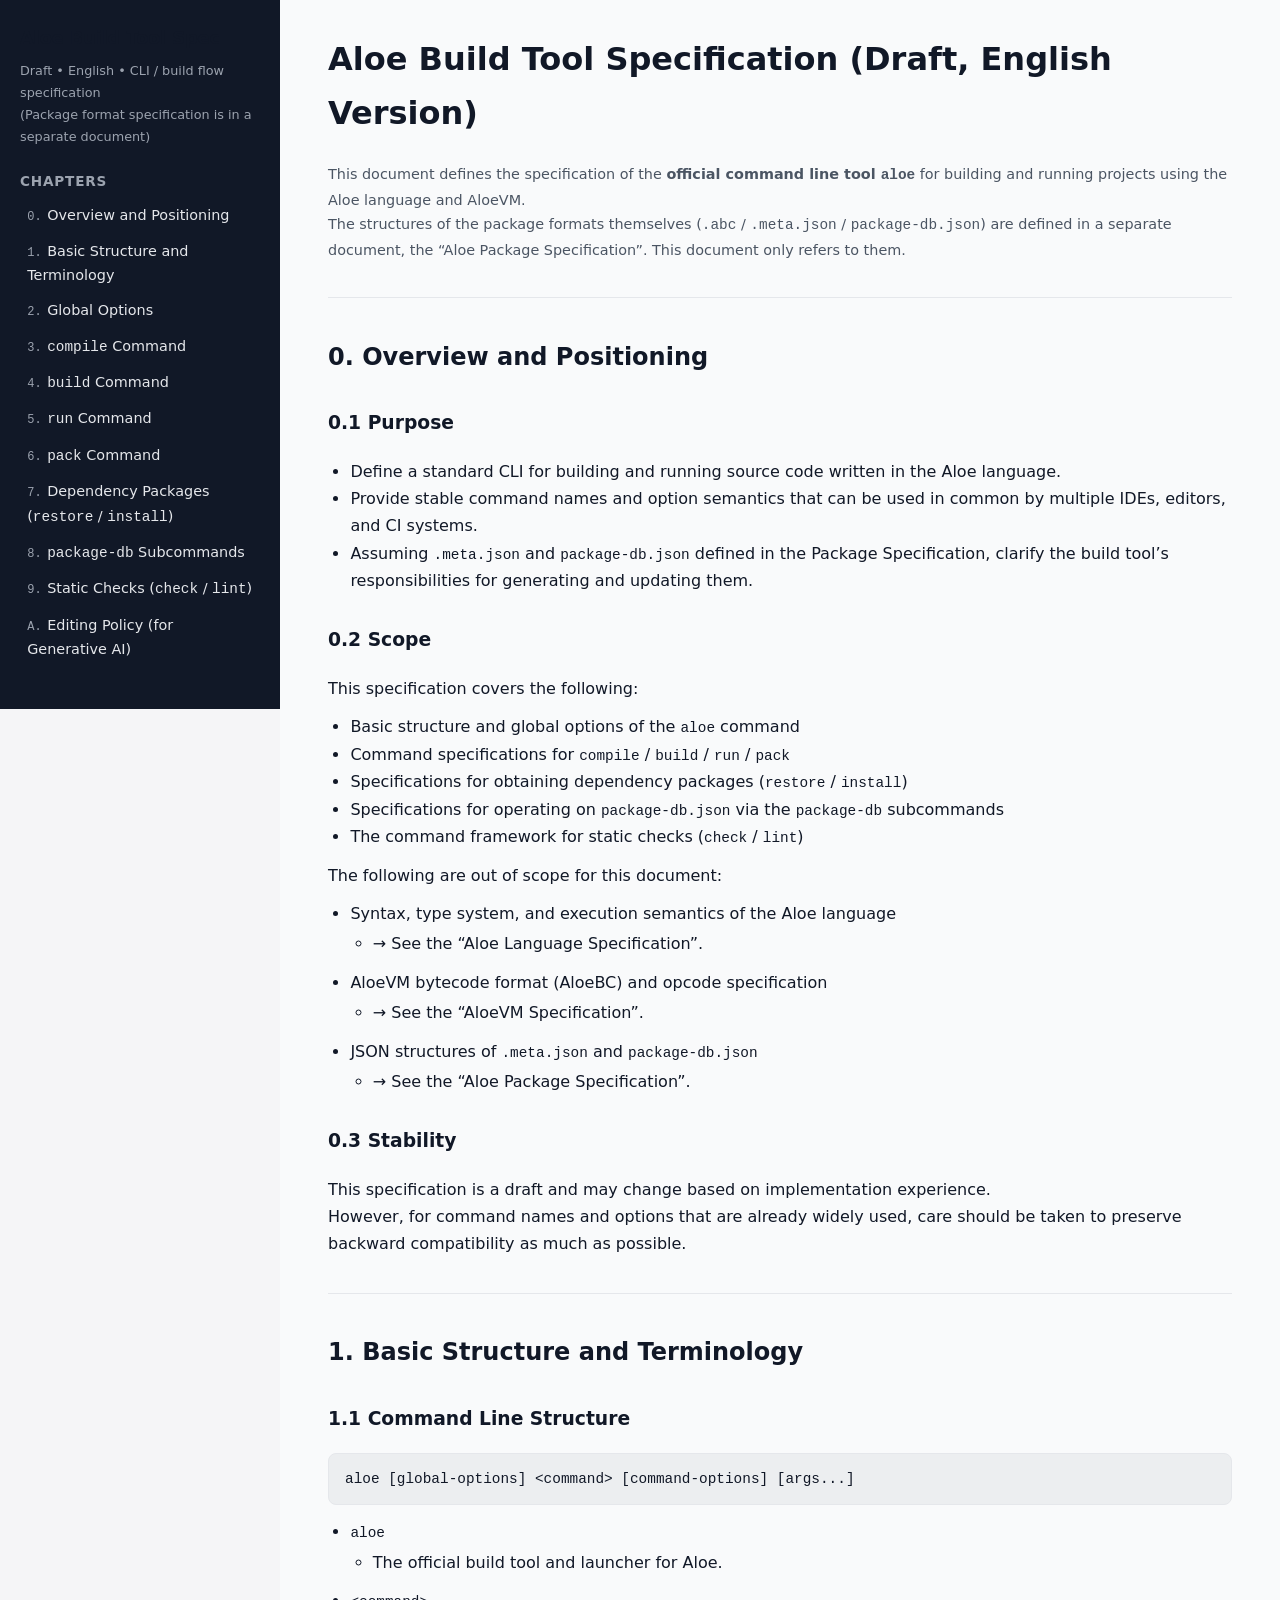
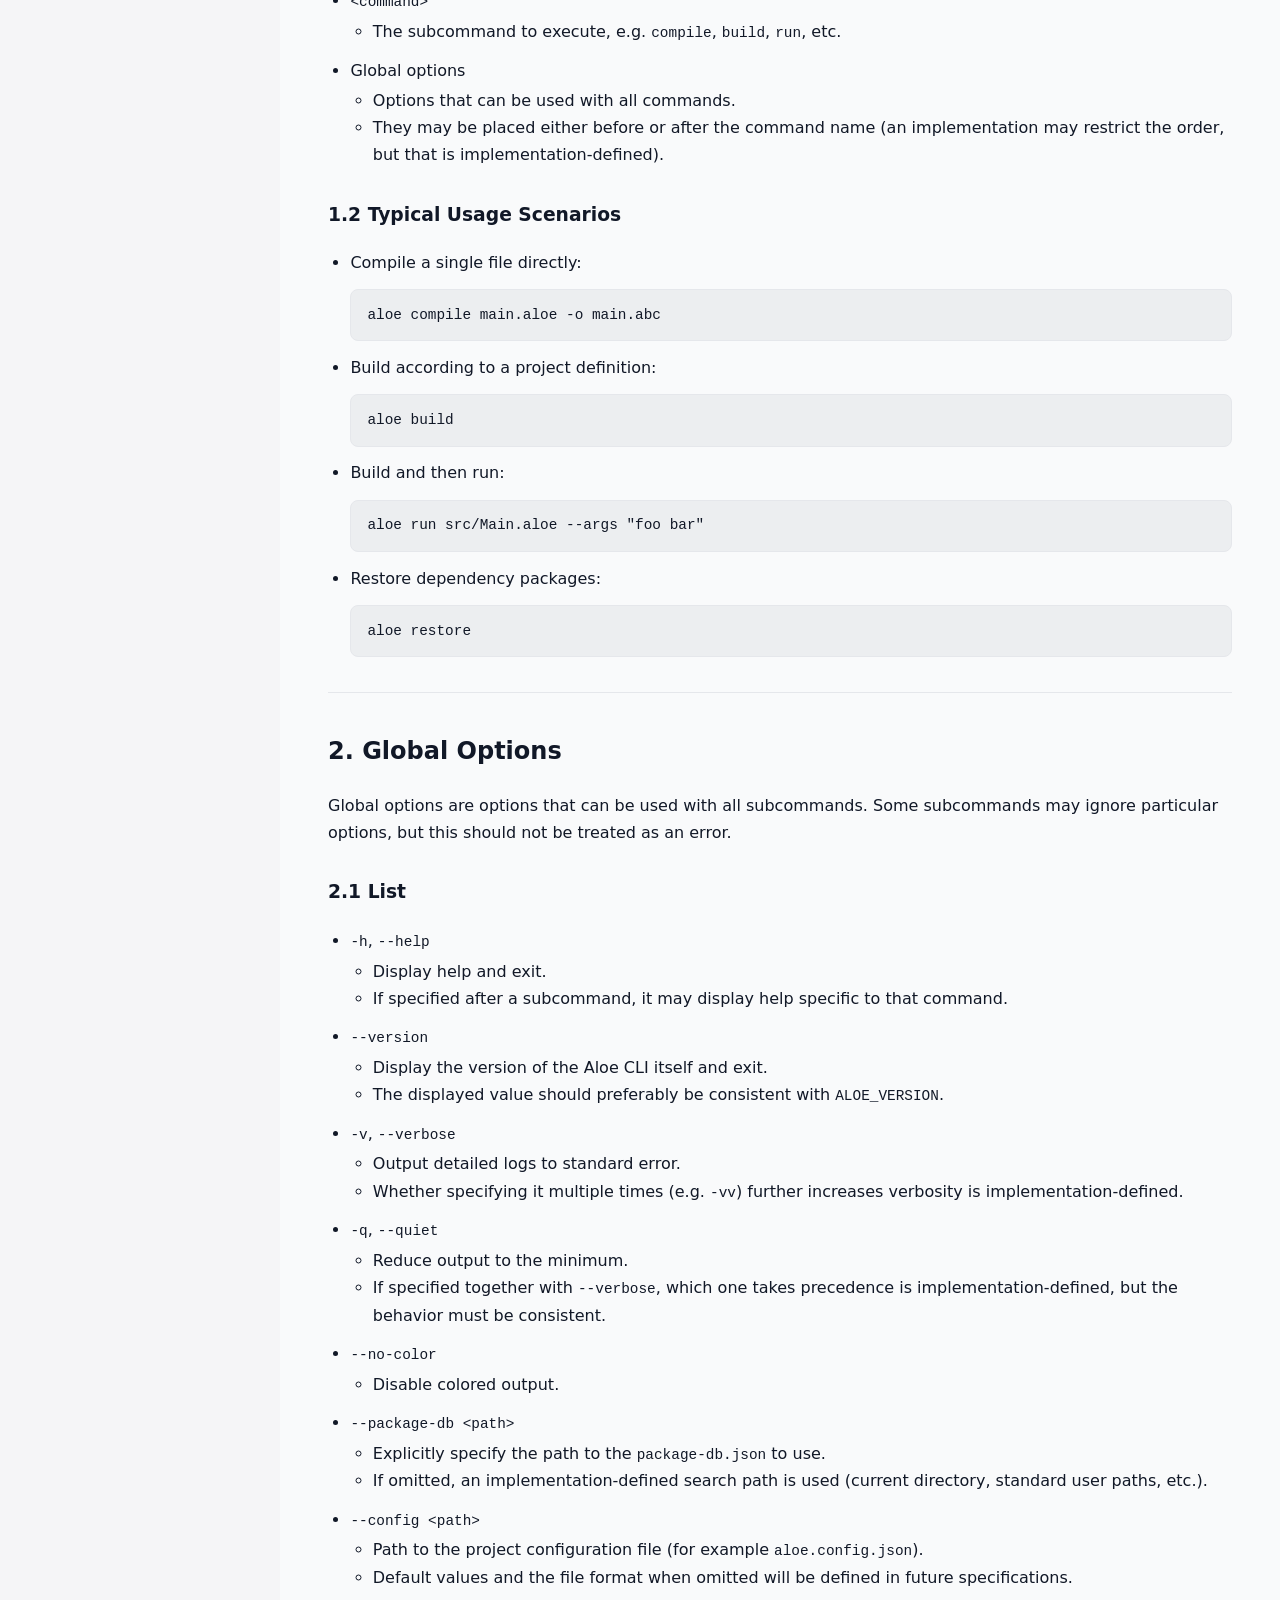
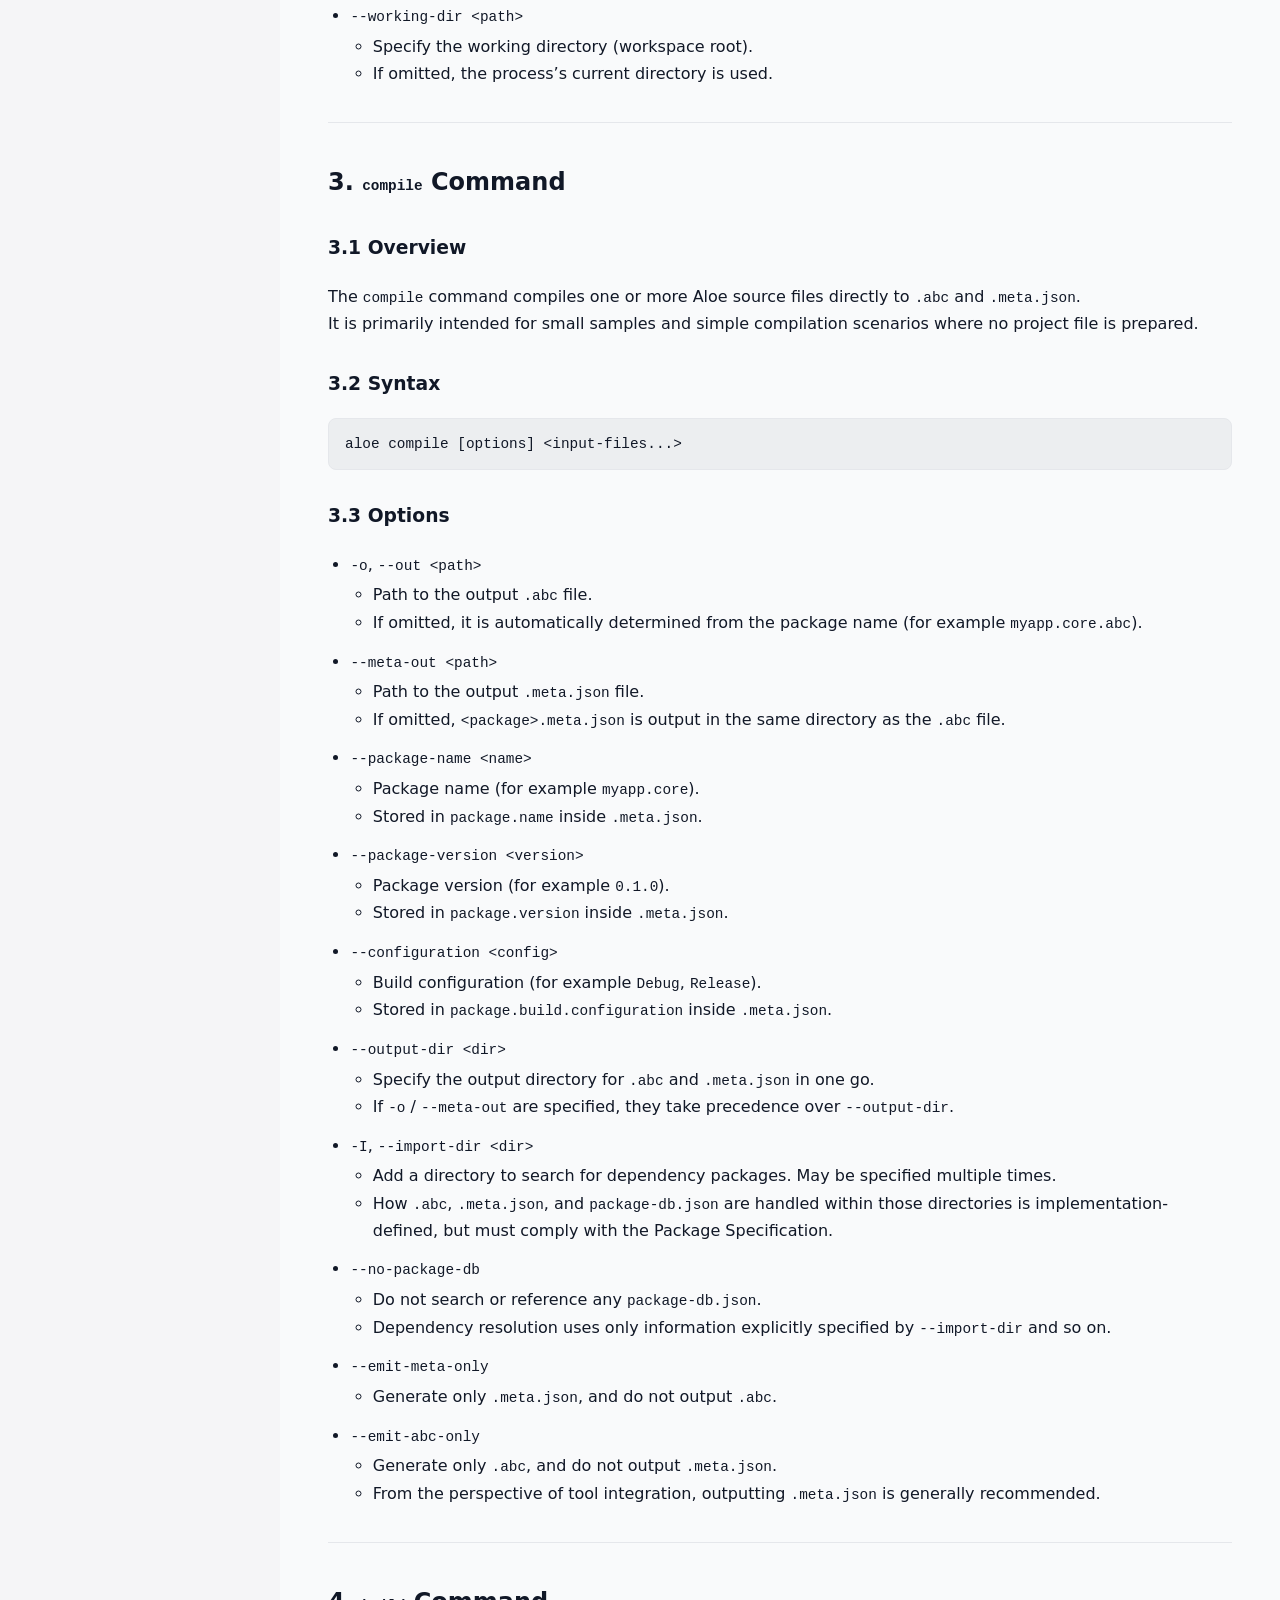
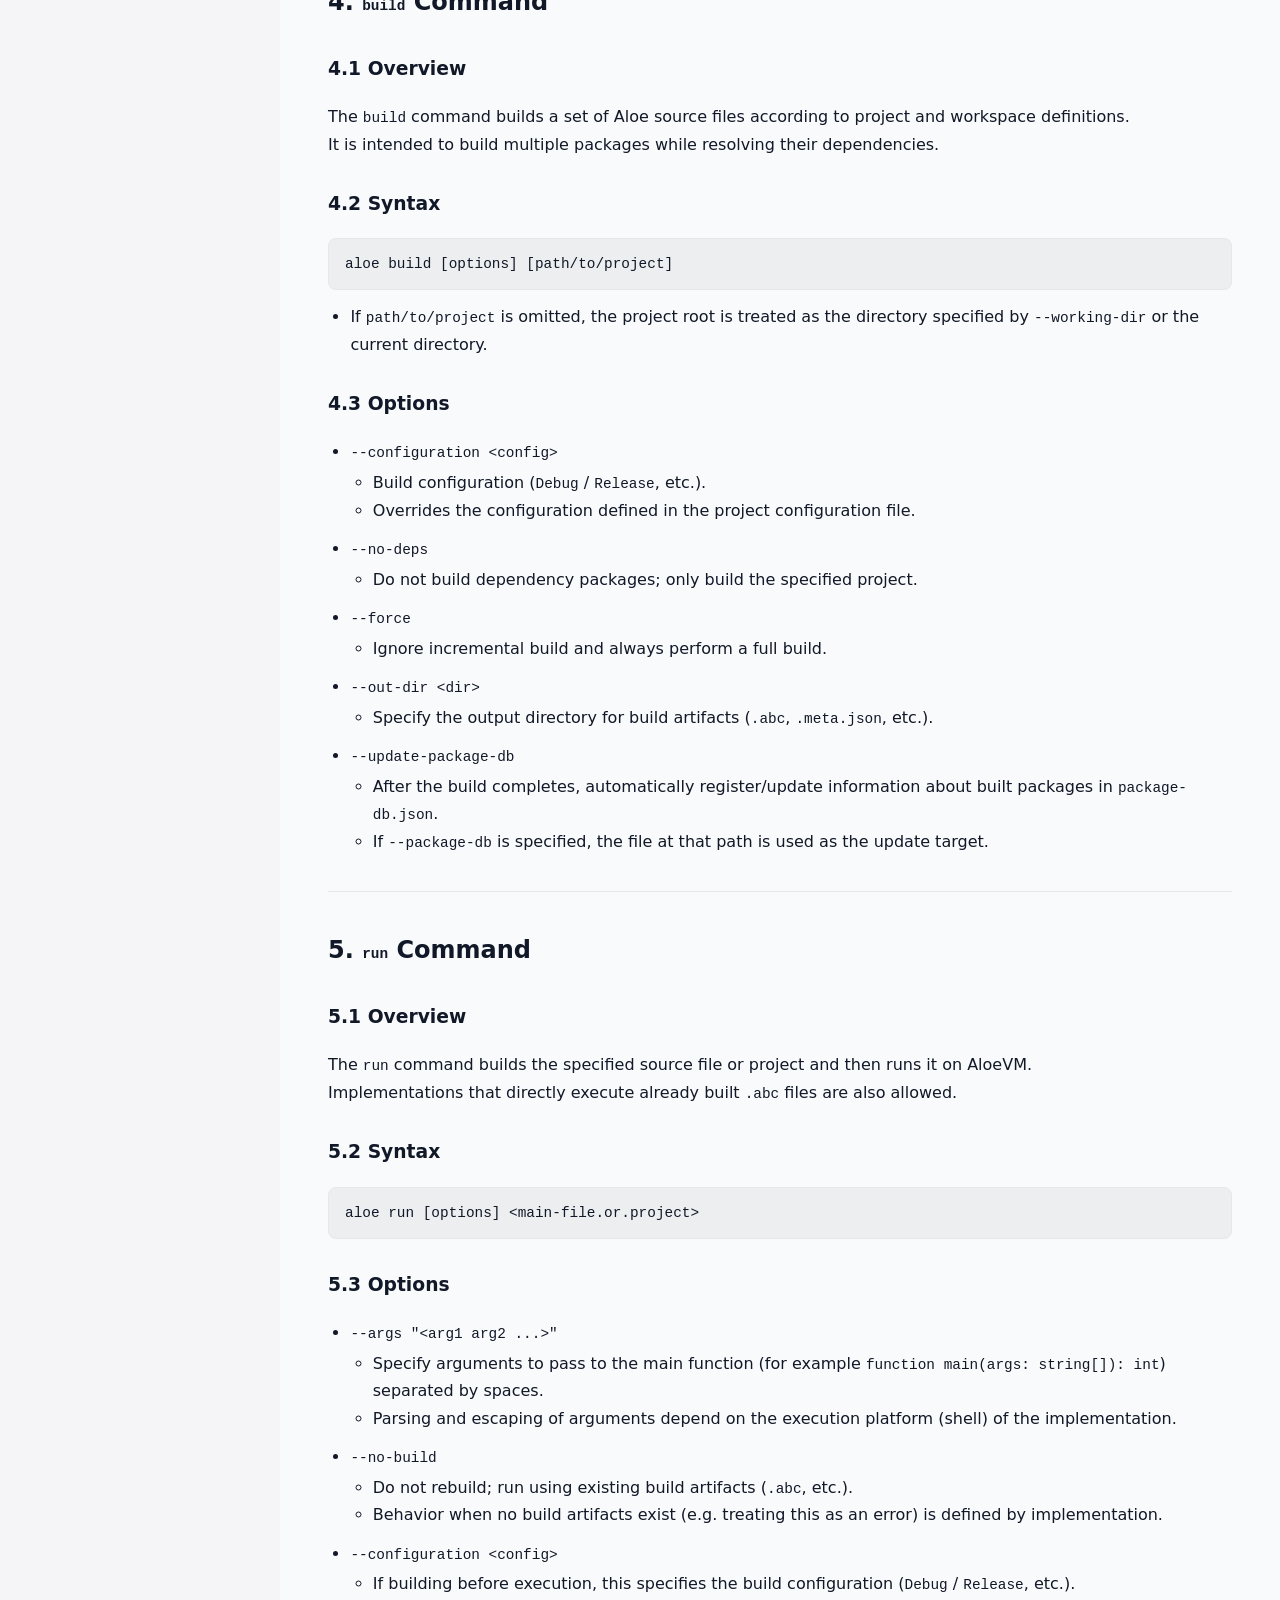
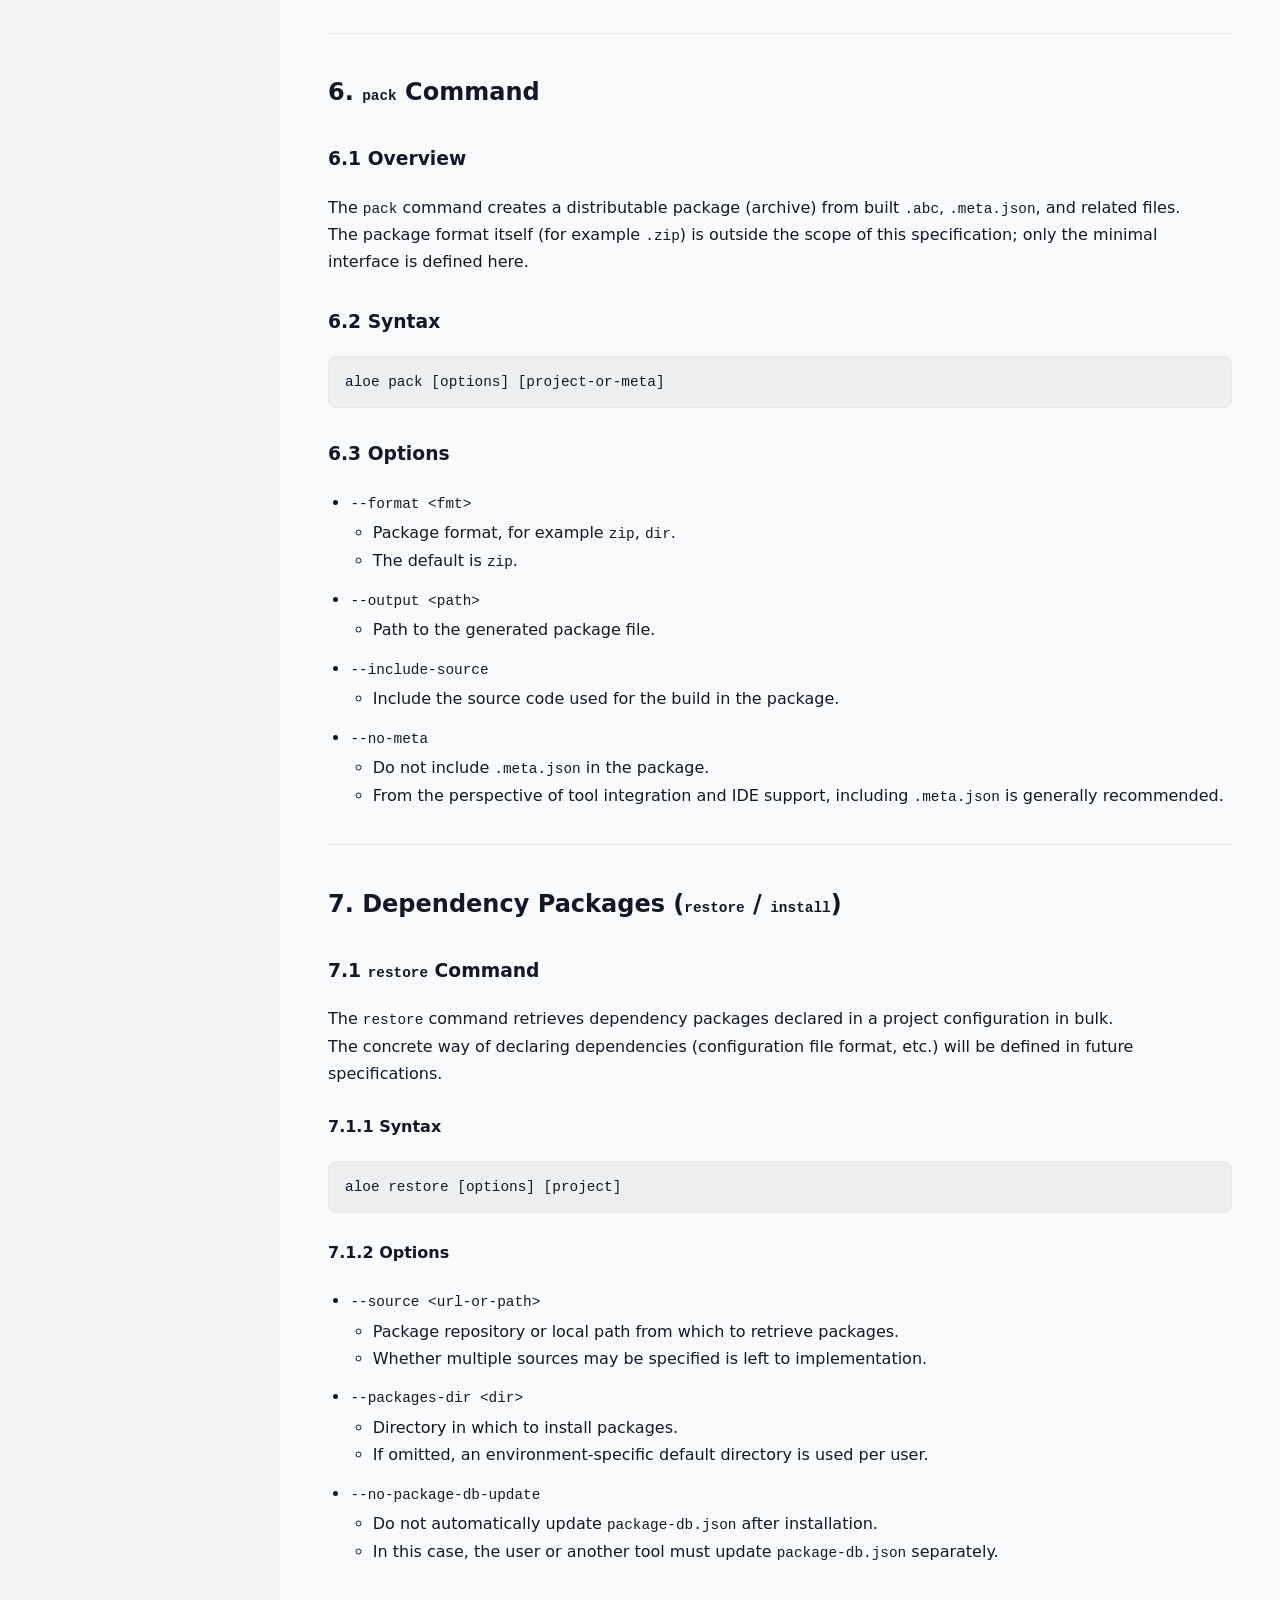
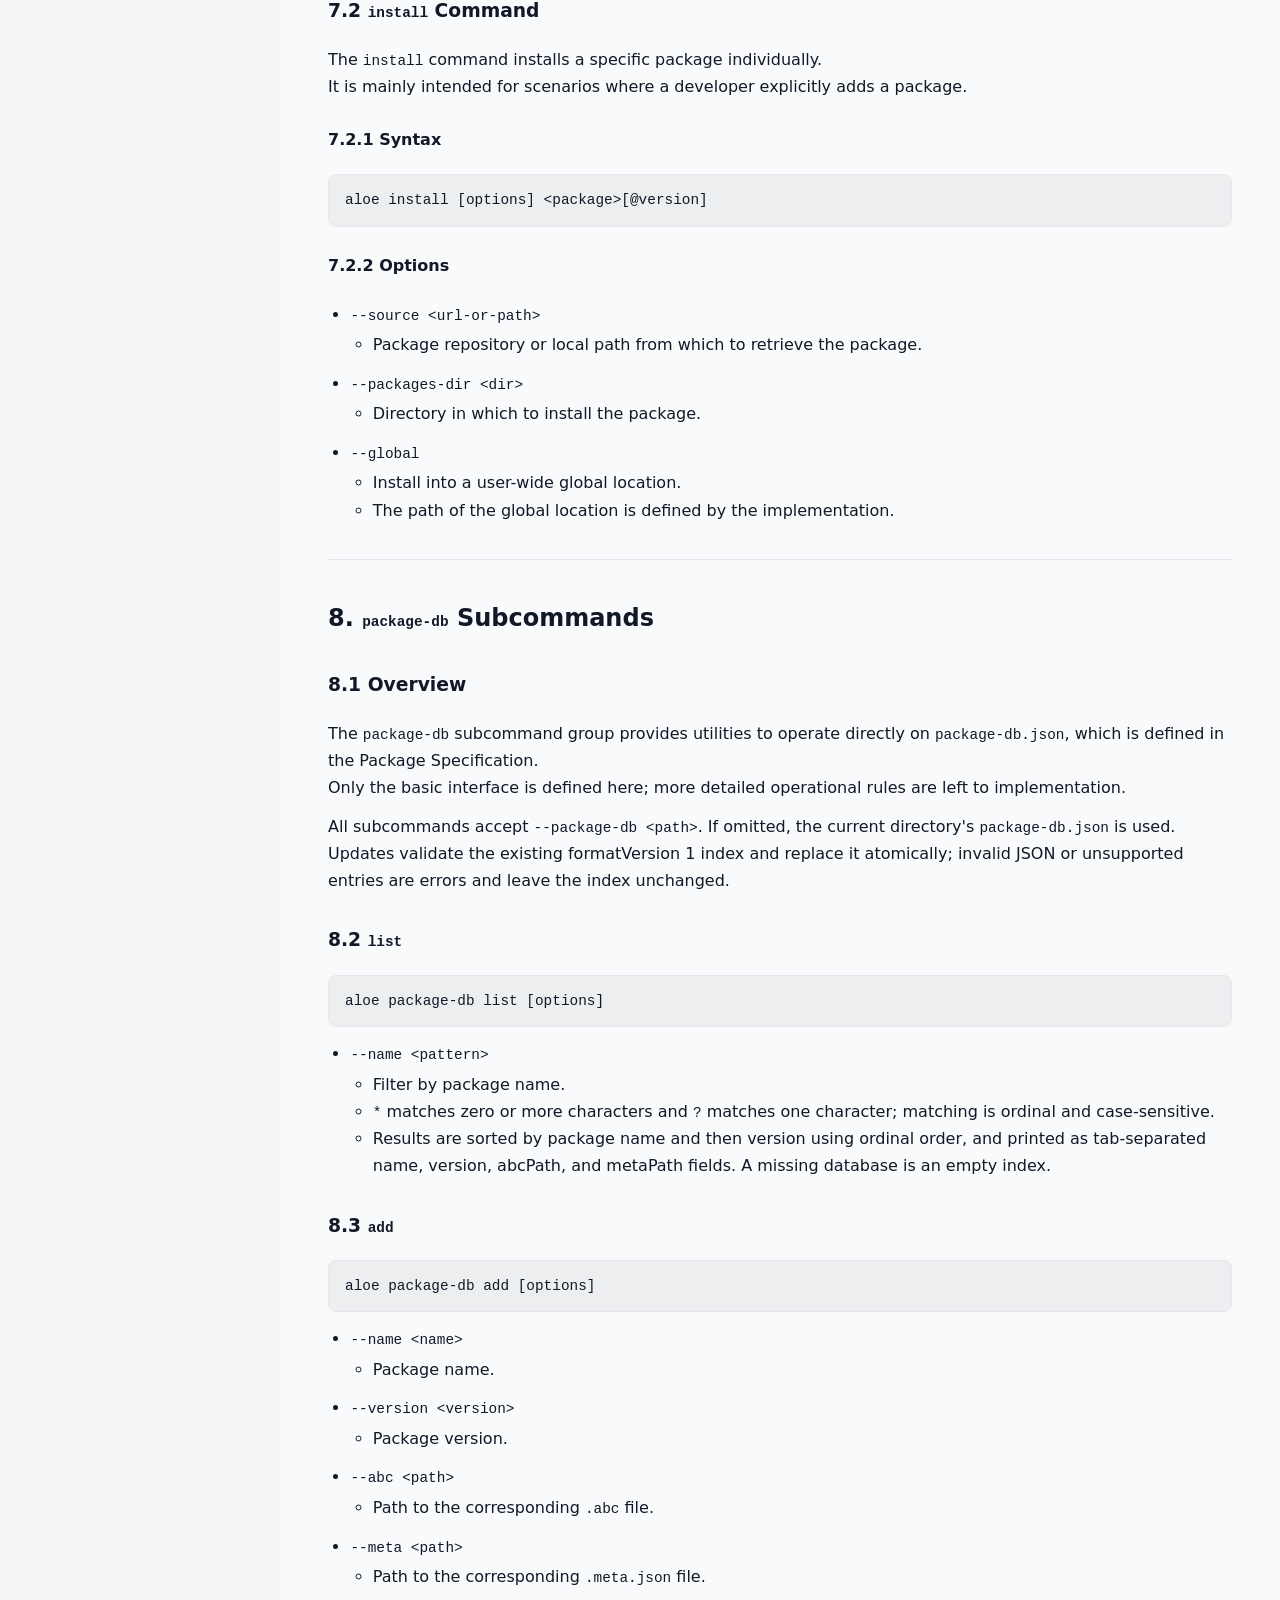
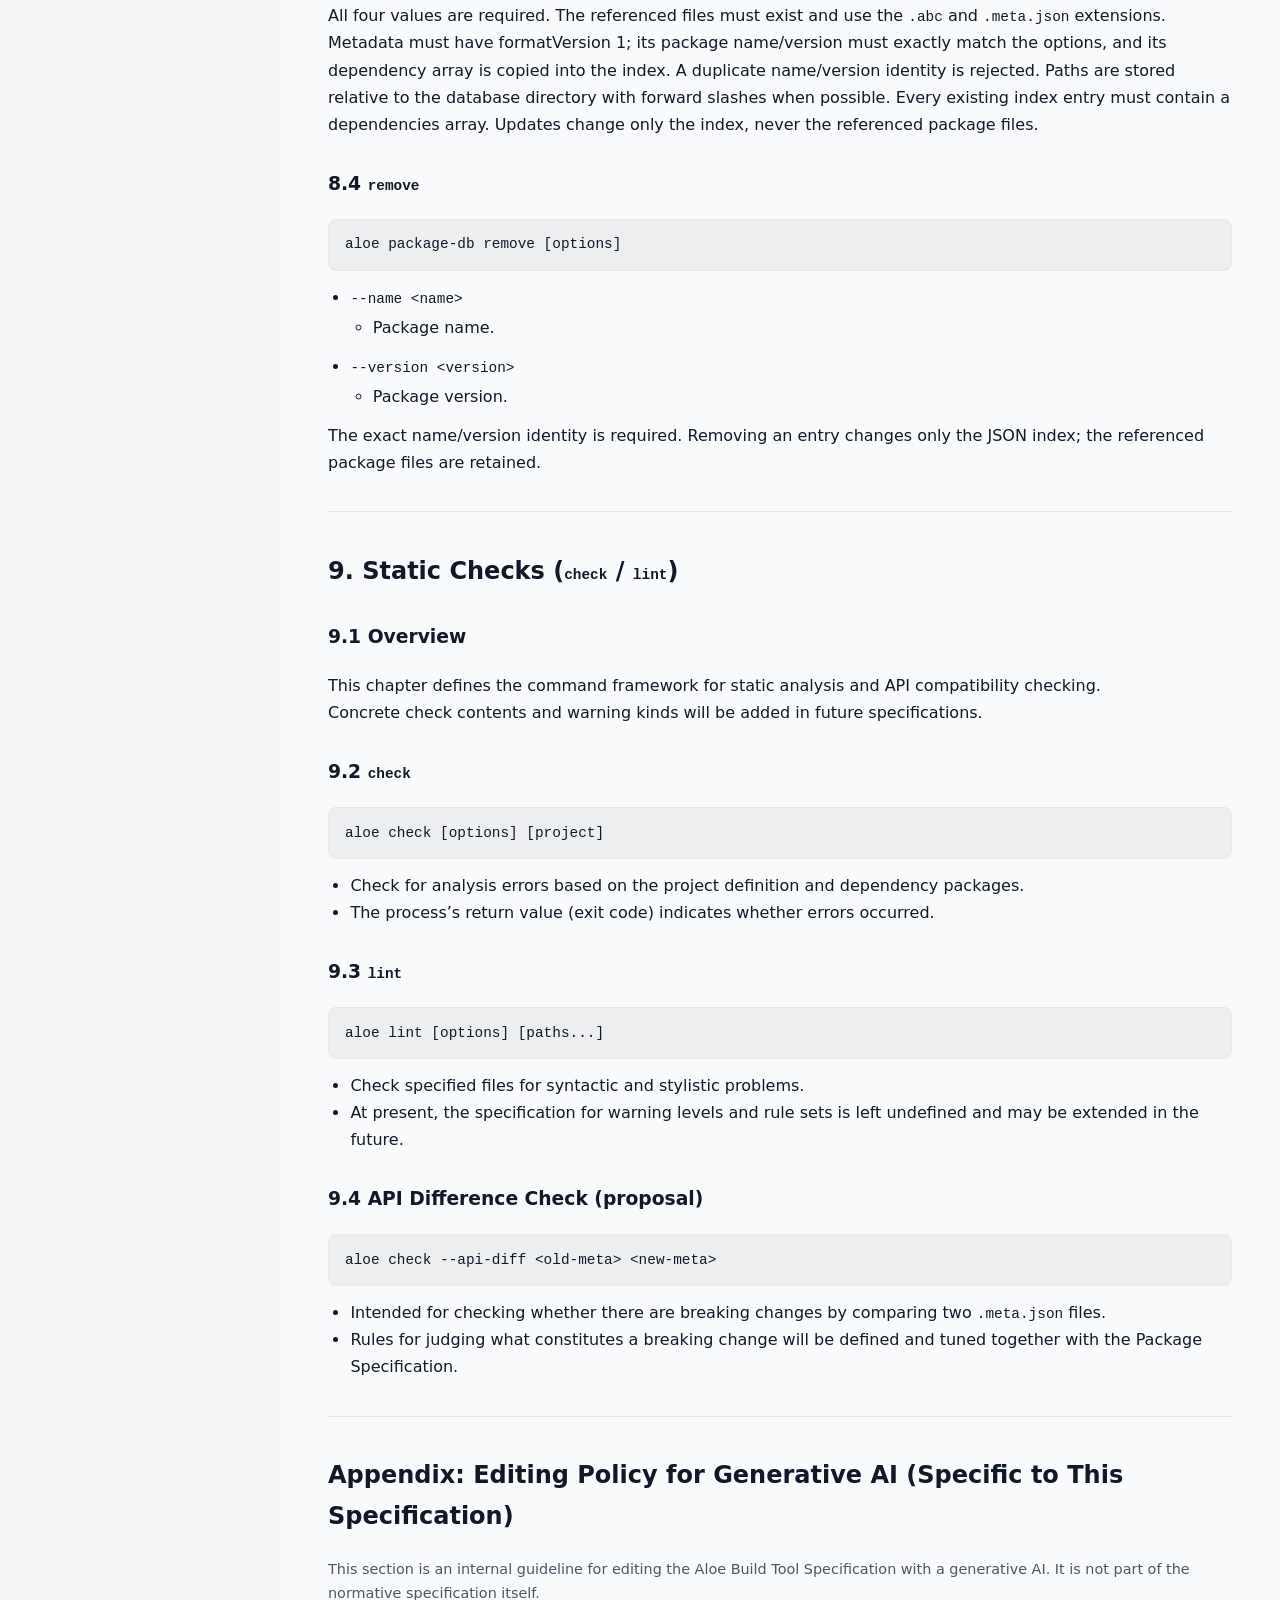
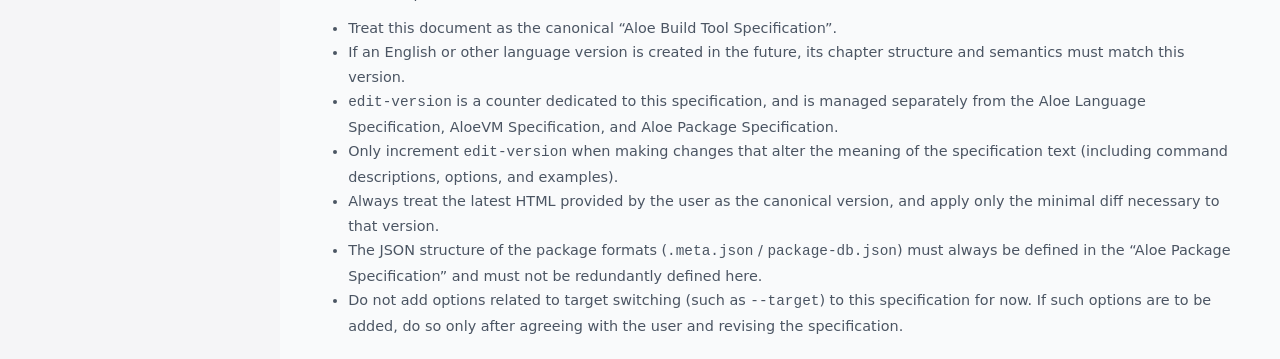
==== commit 7c66bb3f: "Implement validated Aloe compiler, runtime, filters and package tooling Add interface and synchronou" ====
--- a/Documents/en/Aloe-build-tools.html
+++ b/Documents/en/Aloe-build-tools.html
@@ -3,8 +3,8 @@
 <head>
   <meta charset="UTF-8" />
   <title>Aloe Build Tool Specification (Draft, English Version)</title>
-  <meta name="edit-version" content="1" />
-  <meta name="edit-date" content="2025-12-04T19:00:00+09:00" />
+  <meta name="edit-version" content="2" />
+  <meta name="edit-date" content="2026-10-21T17:12:00+09:00" />
   <style>
     :root {
       color-scheme: light dark;
@@ -620,6 +620,9 @@
       <code>package-db.json</code>, which is defined in the Package Specification.<br />
       Only the basic interface is defined here; more detailed operational rules are left to implementation.
     </p>
+    <p>All subcommands accept <code>--package-db &lt;path&gt;</code>. If omitted, the current directory's
+      <code>package-db.json</code> is used. Updates validate the existing formatVersion 1 index and replace it atomically;
+      invalid JSON or unsupported entries are errors and leave the index unchanged.</p>
 
     <h3>8.2 <code>list</code></h3>
     <pre><code>aloe package-db list [options]
@@ -628,7 +631,8 @@
       <li><code>--name &lt;pattern&gt;</code>
         <ul>
           <li>Filter by package name.</li>
-          <li>The pattern matching semantics (prefix match, wildcard support, etc.) are implementation-defined.</li>
+          <li><code>*</code> matches zero or more characters and <code>?</code> matches one character; matching is ordinal and case-sensitive.</li>
+          <li>Results are sorted by package name and then version using ordinal order, and printed as tab-separated name, version, abcPath, and metaPath fields. A missing database is an empty index.</li>
         </ul>
       </li>
     </ul>
@@ -658,6 +662,11 @@
         </ul>
       </li>
     </ul>
+    <p>All four values are required. The referenced files must exist and use the <code>.abc</code> and
+      <code>.meta.json</code> extensions. Metadata must have formatVersion 1; its package name/version must exactly
+      match the options, and its dependency array is copied into the index. A duplicate name/version identity is rejected.
+      Paths are stored relative to the database directory with forward slashes when possible. Every existing index entry must
+      contain a dependencies array. Updates change only the index, never the referenced package files.</p>
 
     <h3>8.4 <code>remove</code></h3>
     <pre><code>aloe package-db remove [options]
@@ -674,6 +683,7 @@
         </ul>
       </li>
     </ul>
+    <p>The exact name/version identity is required. Removing an entry changes only the JSON index; the referenced package files are retained.</p>
 
     <hr />
 
